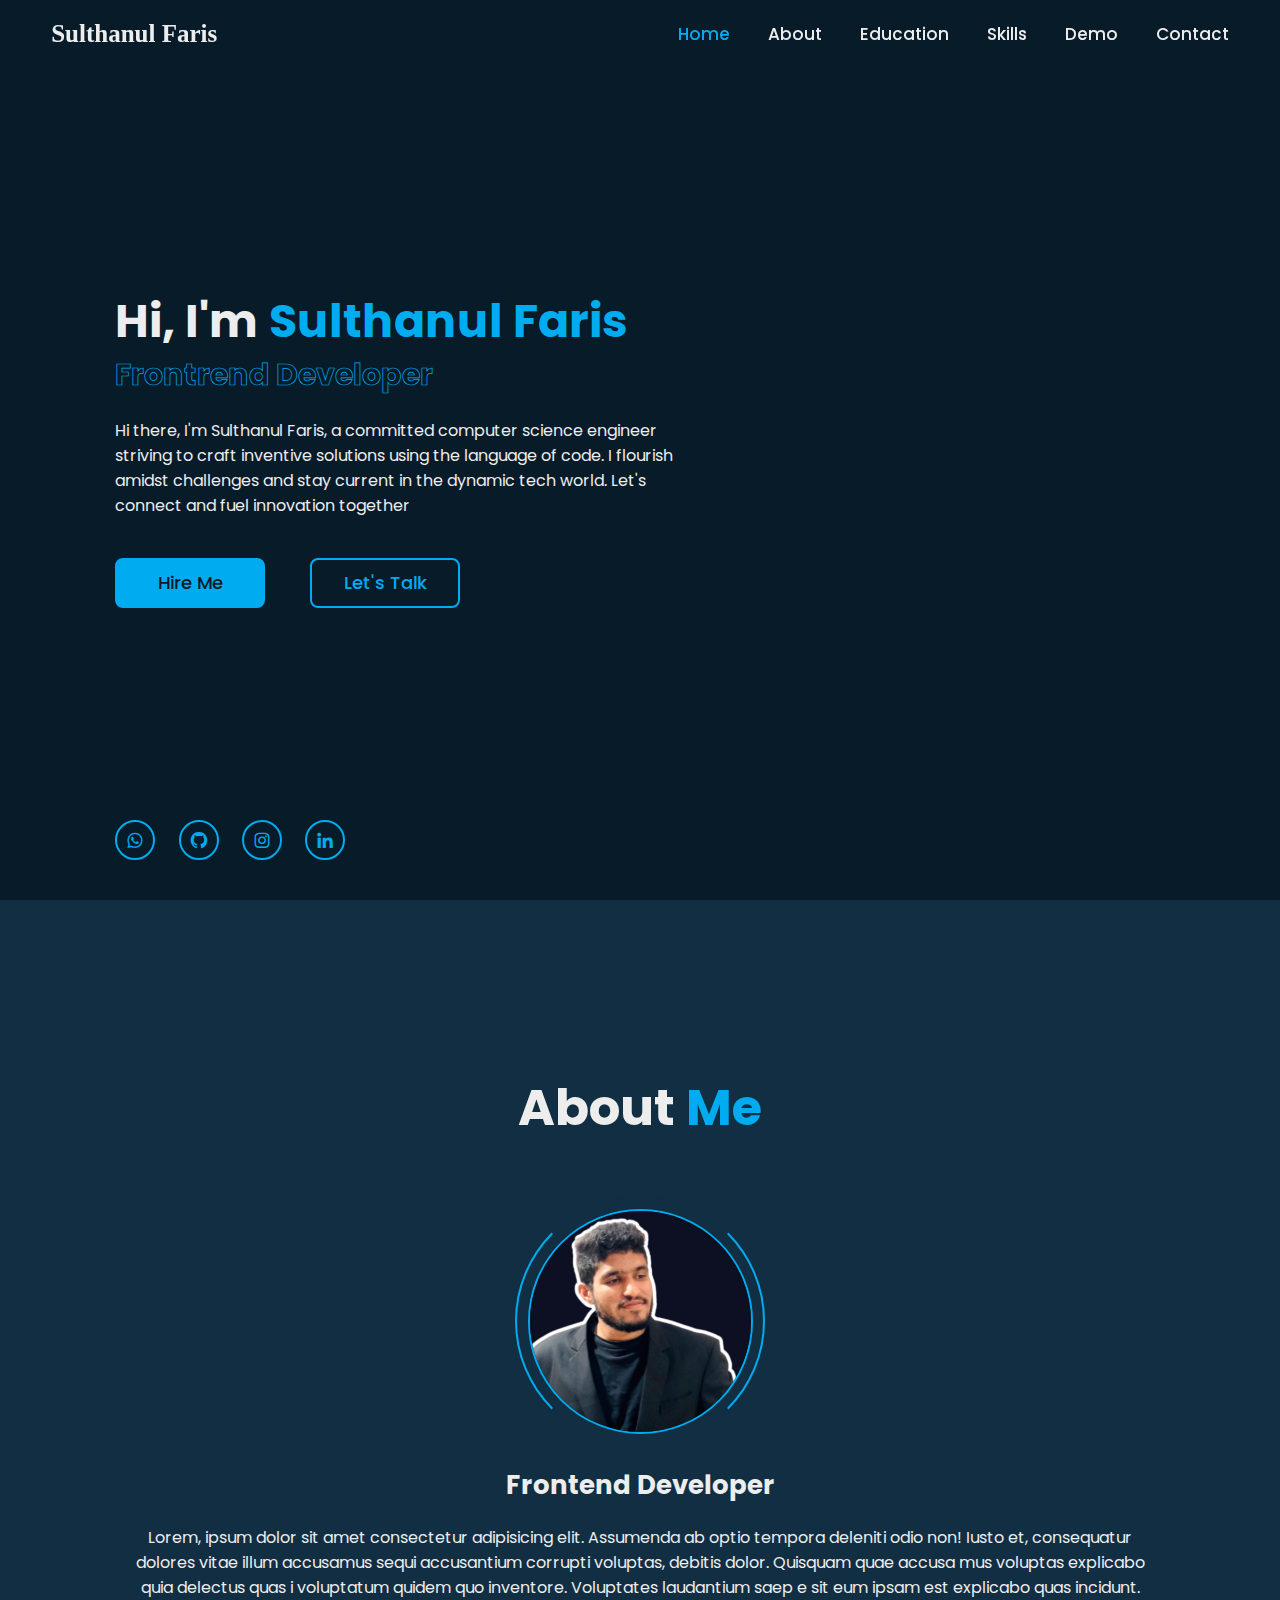
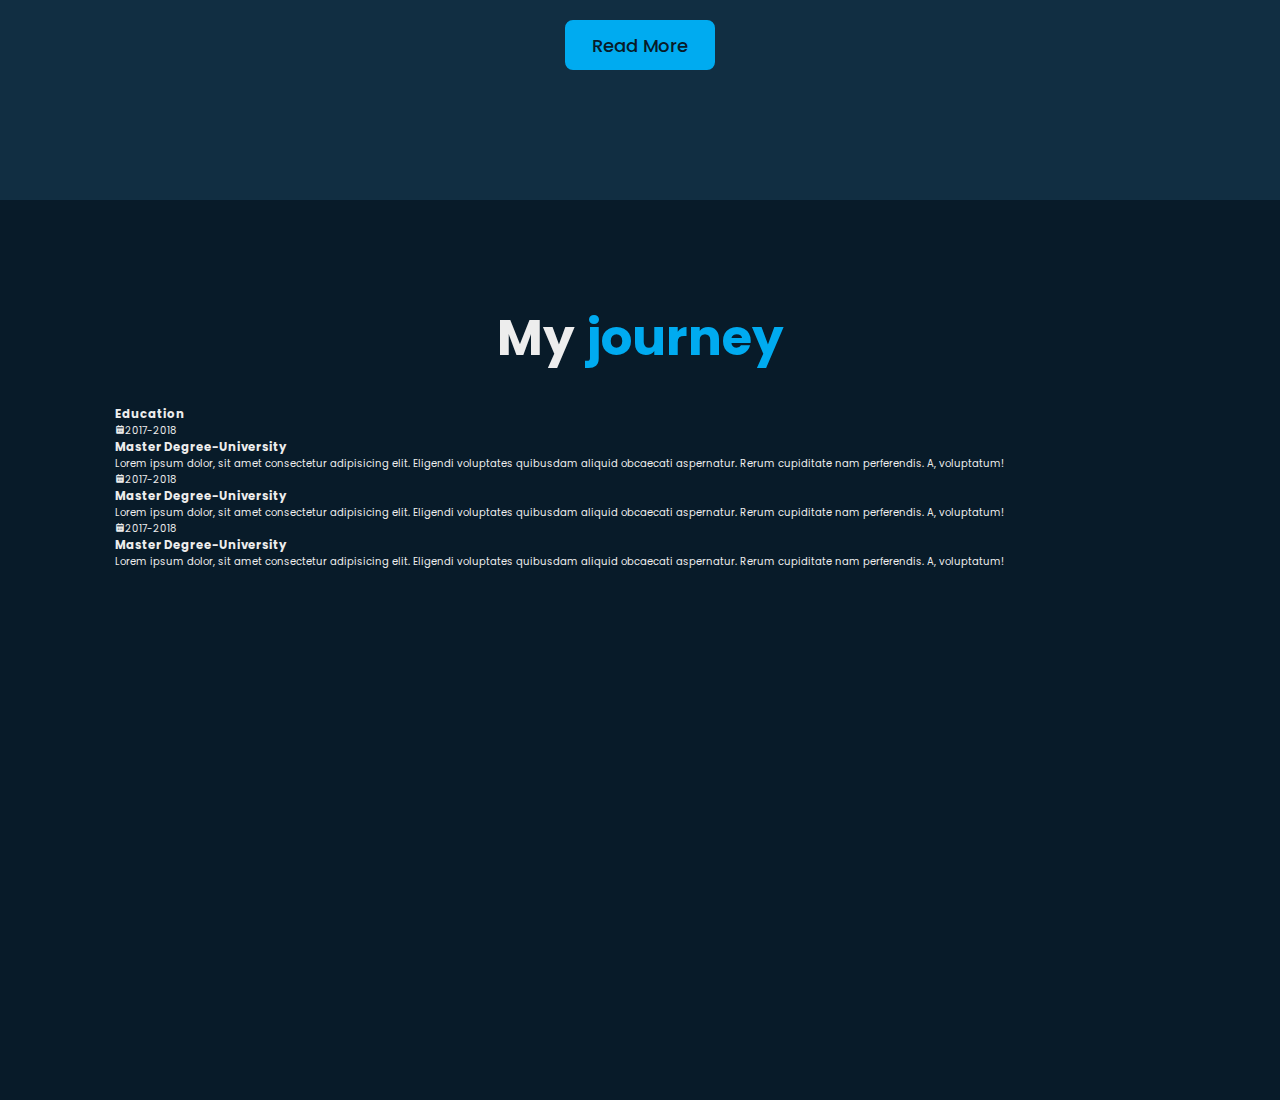
==== index.html @ ad809da4 "initial" ====
<!DOCTYPE html>
<html lang="en">
<head>
    <link rel="stylesheet" href="style.css">
    <meta http-equiv="X-UA-Compatible" content="initial-scale=1.0">
    <meta charset="UTF-8">
    <meta name="viewport" content="width=device-width, initial-scale=1.0">
    <title>Sulthanul Faris</title>

    <!-- -----------------------------icons----------------- -->
    <link href='https://unpkg.com/boxicons@2.1.4/css/boxicons.min.css' rel='stylesheet'>
</head>
<body>
    <header class="header">
        <a href="#" class="logo">Sulthanul Faris</a>
        
        <div class="bx bx-menu" id="menu-icon"></div>


        <nav class="navbar">
            <a href="#home" class="active">Home</a>
            <a href="#about">About</a>
            <a href="#Education">Education</a>
            <a href="#Skills">Skills</a>
            <a href="#Demo">Demo</a>
            <a href="#Contact">Contact</a>
        </nav>
    </header>

    <!-- HOME SECTION ----------------------- -->
    <section class="home" id="home">
        <div class="home-content">
            <h1>Hi, I'm <span>Sulthanul Faris</span></h1>
            <div class="text-animate">
                <h3>Frontrend Developer</h3>
            </div>
            <p>
                Hi there, I'm Sulthanul Faris, a committed computer science engineer striving to craft inventive solutions using the
                language of code. I flourish amidst challenges and stay current in the dynamic tech world. Let's connect and fuel
                innovation together

            </p>
            <div class="btn-box">
                <a href="#" class="btn">Hire Me</a>
                <a href="#" class="btn">Let's Talk</a>
            </div>
        </div>
        <div class="home-sci">
            <a href="#"><i class='bx bxl-whatsapp'></i></a>
            <a href="#"><i class='bx bxl-github'></i></a>
            <a href="#"><i class='bx bxl-instagram'></i></a>
            <a href="#"><i class='bx bxl-linkedin'></i></a>
        </div>
        <div class="home-imgHover"></div>
    </section>


    <!-- ABOUT SECTION ------------------------- -->
    <section class="about" id="about">
        <h2 class="heading">About <span>Me</span></h2>
        <div class="about-img">
            <img src="portfolio_logo.png" alt="">
            <span class="circle-spin"></span>
        </div>
        <div class="about-content">
            <h3>Frontend Developer</h3>
            <p>Lorem, ipsum dolor sit amet consectetur adipisicing elit. Assumenda ab optio tempora deleniti odio non!
                Iusto et, consequatur dolores vitae illum accusamus sequi accusantium corrupti voluptas, debitis dolor.
                Quisquam quae accusa
                mus voluptas explicabo quia delectus quas
                i voluptatum quidem quo inventore. Voluptates laudantium saep
                e sit eum ipsam est explicabo quas incidunt.</p>
            <div class="btn-box btns">
                <a href="#home" class="btn">Read More</a>
            </div>
    
    
        </div>
    </section>

    <!-- Education Section Design------------------- -->
    <section class="education" id="education">
        <h2 class="heading">My <span>journey</span></h2>
        <div class="education-row">
            <div class="education-column">
                <h3 class="title">Education</h3>
                <div class="education-box">
                    <div class="education-content">
                        <div class="content">
                            <div class="year"><i class='bx bxs-calendar'></i>2017-2018</div>
                            <h3>Master Degree-University</h3>
                            <p>Lorem ipsum dolor, sit amet consectetur adipisicing elit. Eligendi voluptates 
                                quibusdam aliquid obcaecati aspernatur. Rerum cupiditate nam perferendis. A, voluptatum!</p>
                        </div>
                    </div>

                    <div class="education-content">
                        <div class="content">
                            <div class="year"><i class='bx bxs-calendar'></i>2017-2018</div>
                            <h3>Master Degree-University</h3>
                            <p>Lorem ipsum dolor, sit amet consectetur adipisicing elit. Eligendi voluptates
                                quibusdam aliquid obcaecati aspernatur. Rerum cupiditate nam perferendis. A, voluptatum!</p>
                        </div>
                    </div>

                    <div class="education-content">
                        <div class="content">
                            <div class="year"><i class='bx bxs-calendar'></i>2017-2018</div>
                            <h3>Master Degree-University</h3>
                            <p>Lorem ipsum dolor, sit amet consectetur adipisicing elit. Eligendi voluptates
                                quibusdam aliquid obcaecati aspernatur. Rerum cupiditate nam perferendis. A, voluptatum!</p>
                        </div>
                    </div>
                </div>
            </div>
        </div>
    </section>
</body>
</html>
---- style.css ----
@import url('https://fonts.googleapis.com/css2?family=Poppins:ital,wght@0,400;0,500;0,600;1,500;1,600&family=Roboto:ital,wght@0,500;1,900&display=swap');


*{
    margin: 0;
    padding: 0;
    box-sizing: border-box;
    text-decoration: none;
    border: none;
    outline: none;
    scroll-behavior: smooth;
    font-family: 'poppins',sans-serif;
}

:root{
    --bg-color:#081b29;
    --second-bg-color: #112e42;
    --text-color:#ededed;
    --main-color:#00abf0;
}

html{
    font-size: 62.5%;
    /* overflow :hidden; */
}

body{
    background: var(--bg-color);
    color: var(--text-color);
}

.header{
    position: fixed;
    top: 0;
    left: 0;
    width: 100%;
    padding: 2rem 4%;
    background: transparent;
    display: flex;
    justify-content: space-between;
    align-items: center;
    z-index: 100;
    
    
}
.logo{
    font-size: 2.5rem;
    color: var(--text-color);
    font-weight: 600;
    font-family: 'Cedarville Cursive', cursive;
}

.navbar a{
    font-size: 1.7rem;
    color: var(--text-color);
    font-weight: 500;
    margin-left: 3.5rem;
    transition: .3s;
}
.navbar a:hover,
.navbar a.active{
    color: var(--main-color);
}
#menu-icon{
    font-size: 3.6rem;
    color: var(--text-color);
    cursor: pointer;
    display: none;
}

section{
    min-height: 100vh;
    padding: 10rem 9% 2rem;
}
.home{
    /* background: url('/portfolio_logo.png') no-repeat; */
    display: flex;
    align-items: center;
    padding: 0 9%;
    background-size: cover;
    background-position: center;
}
.home-content{
    max-width: 60rem;
}
.home-content h1{
    font-size: 4.6rem;
    font-weight: 700;
    line-height: 1.3;    
}
.home-content .text-animate{
    position: relative;
    width: 32.8rem;

}
.home-content .text-animate h3{
    font-size: 3.0rem;
    font-weight: 700;
    color: transparent;
    -webkit-text-stroke: .7px var(--main-color);

}
.home-content p{
    font-size: 1.6rem;
    margin: 2rem 0 4rem;
    
}
.btn-box{
    position: relative;
    display: flex;
    justify-content: space-between;
    width: 34.5rem;
    height: 5rem;
}
.btn-box .btn{
    position: relative;
    display: inline-flex;
    justify-content: center;
    align-items: center;
    width: 15rem;
    height: 100%;
    background: var(--main-color);
    border: .2rem solid var(--main-color);
    border-radius: .8rem;
    font-size: 1.8rem;
    font-weight: 500;
    color: var(--bg-color);
    z-index: 1;
    overflow: hidden;
    transition: .5s;
}
.btn-box .btn:hover{
    color: var(--main-color);
}
.btn-box .btn:nth-child(2){
    background: transparent;
    color: var(--main-color);
}
.btn-box .btn:nth-child(2):hover{
    color: var(--bg-color);
}
.btn-box .btn:nth-child(2)::before{
    background: var(--main-color);
}
.btn-box .btn::before{
    content: '';
    position: absolute;
    top: 0;
    left: 0;
    width: 0%;
    background: var(--bg-color);
    z-index: -1;
    height: 100%;
    transition: .5s;

}
.btn-box .btn:hover::before{
    width: 100%;
}
.home-sci{
    position: absolute;
    bottom: 4rem;
    width: 230px;
    display: flex;
    justify-content: space-between;

}
.home-sci a{
    position: relative;
    display: inline-flex;
    justify-content: center;
    align-items: center;
    width: 40px;
    height: 40px;
    background: transparent;
    border: .2rem solid var(--main-color);
    border-radius: 50%;
    font-size: 20px;
    color: var(--main-color);
    z-index: 1;
    overflow: hidden;
    transition: .5s;
    
} 
.home-sci a:hover{
    color: var(--bg-color);
}
.home-sci a::before{
    content: '';
    position: absolute;
    width:0;
    top: 0;
    left: 0;
    height: 100%;
    background: var(--main-color);
    transition: .5s;
    z-index: -1;
}
.home-sci a:hover::before {
    width: 100%;
}
.home-imgHover{
    position: absolute;
    top: 0;
    right: 0;
    width: 40%;
    height: 100%;
    background: transparent;
   
    transition: .3s;
}
.home-imgHover:hover{
    background:var(--bg-color) ;
    opacity: .8;
}


/* -----------------------ABOUT PAGE---------------------------------- */
.about{
    display: flex;
    justify-content: center;
    align-items: center;
    flex-direction: column;
    gap: 2rem;
    background: var(--second-bg-color);
    padding-bottom: 6rem;
}

.heading{
    font-size: 5rem;
    margin-bottom: 3rem;
    text-align: center;
}
span{
    color: var(--main-color);
}
.about-img{
    position: relative;
    width: 25rem;
    height: 25rem;
    border-radius: 50%;
    display: flex;
    justify-content: center;
    align-items: center;
    

}
.about-img img{
    width: 90%;
    border-radius: 50%;
    border: .2rem solid var(--main-color);
}
.about-img .circle-spin{
    position: absolute;
    top: 50%;
    left: 50%;
    transform: translate(-50%,-50%) rotate(0);
    width: 100%;
    height: 100%;
    border-radius: 50%;
    border-top: .2rem solid var(--second-bg-color);
    border-bottom: .2rem solid var(--second-bg-color);
    border-left: .2rem solid var(--main-color);
    border-right: .2rem solid var(--main-color);

}
.about-content{
    text-align: center;
}
.about-content h3{
    font-size: 2.6rem;
}
.about-content p{
    font-size: 1.6rem;
    margin: 2rem;
}
.btn-box.btns{
    display: inline-block;
    width: 15rem;
}    
.btn-box.btns a::before{
    background: var(--second-bg-color);
}
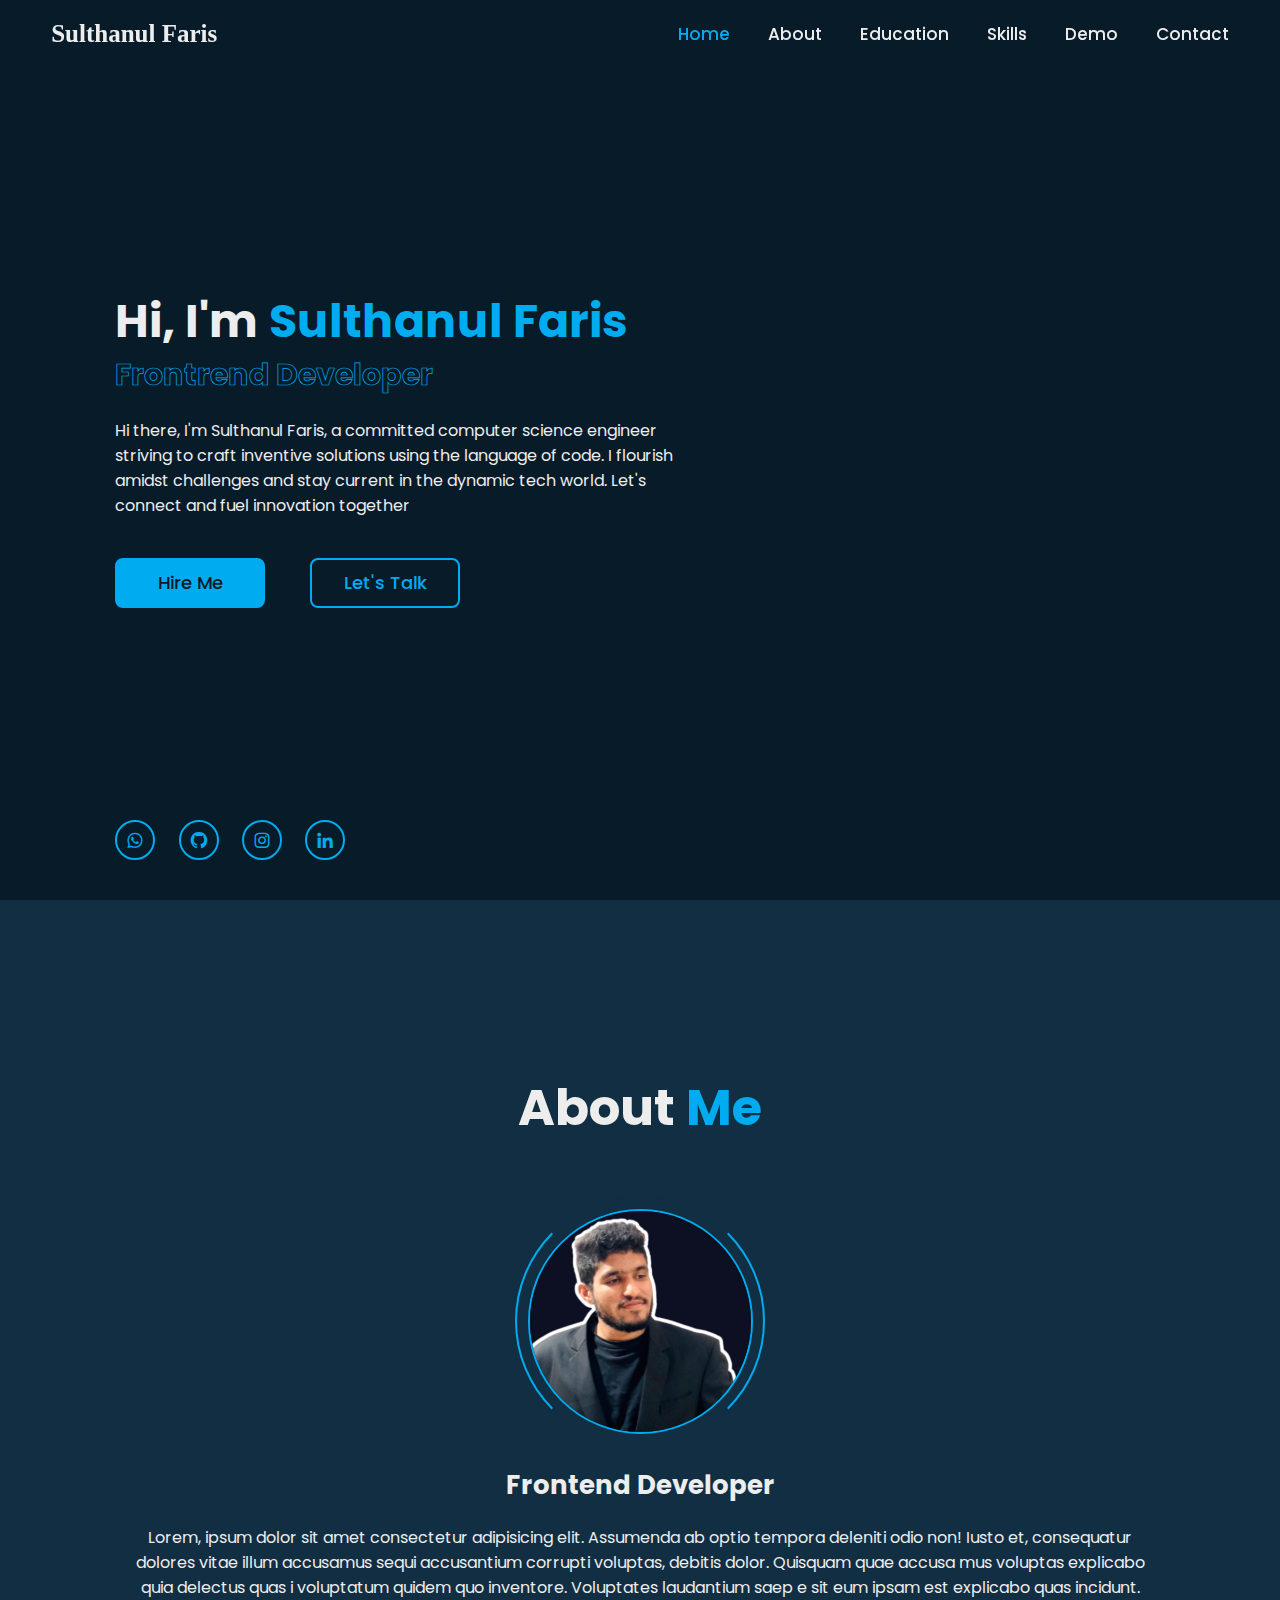
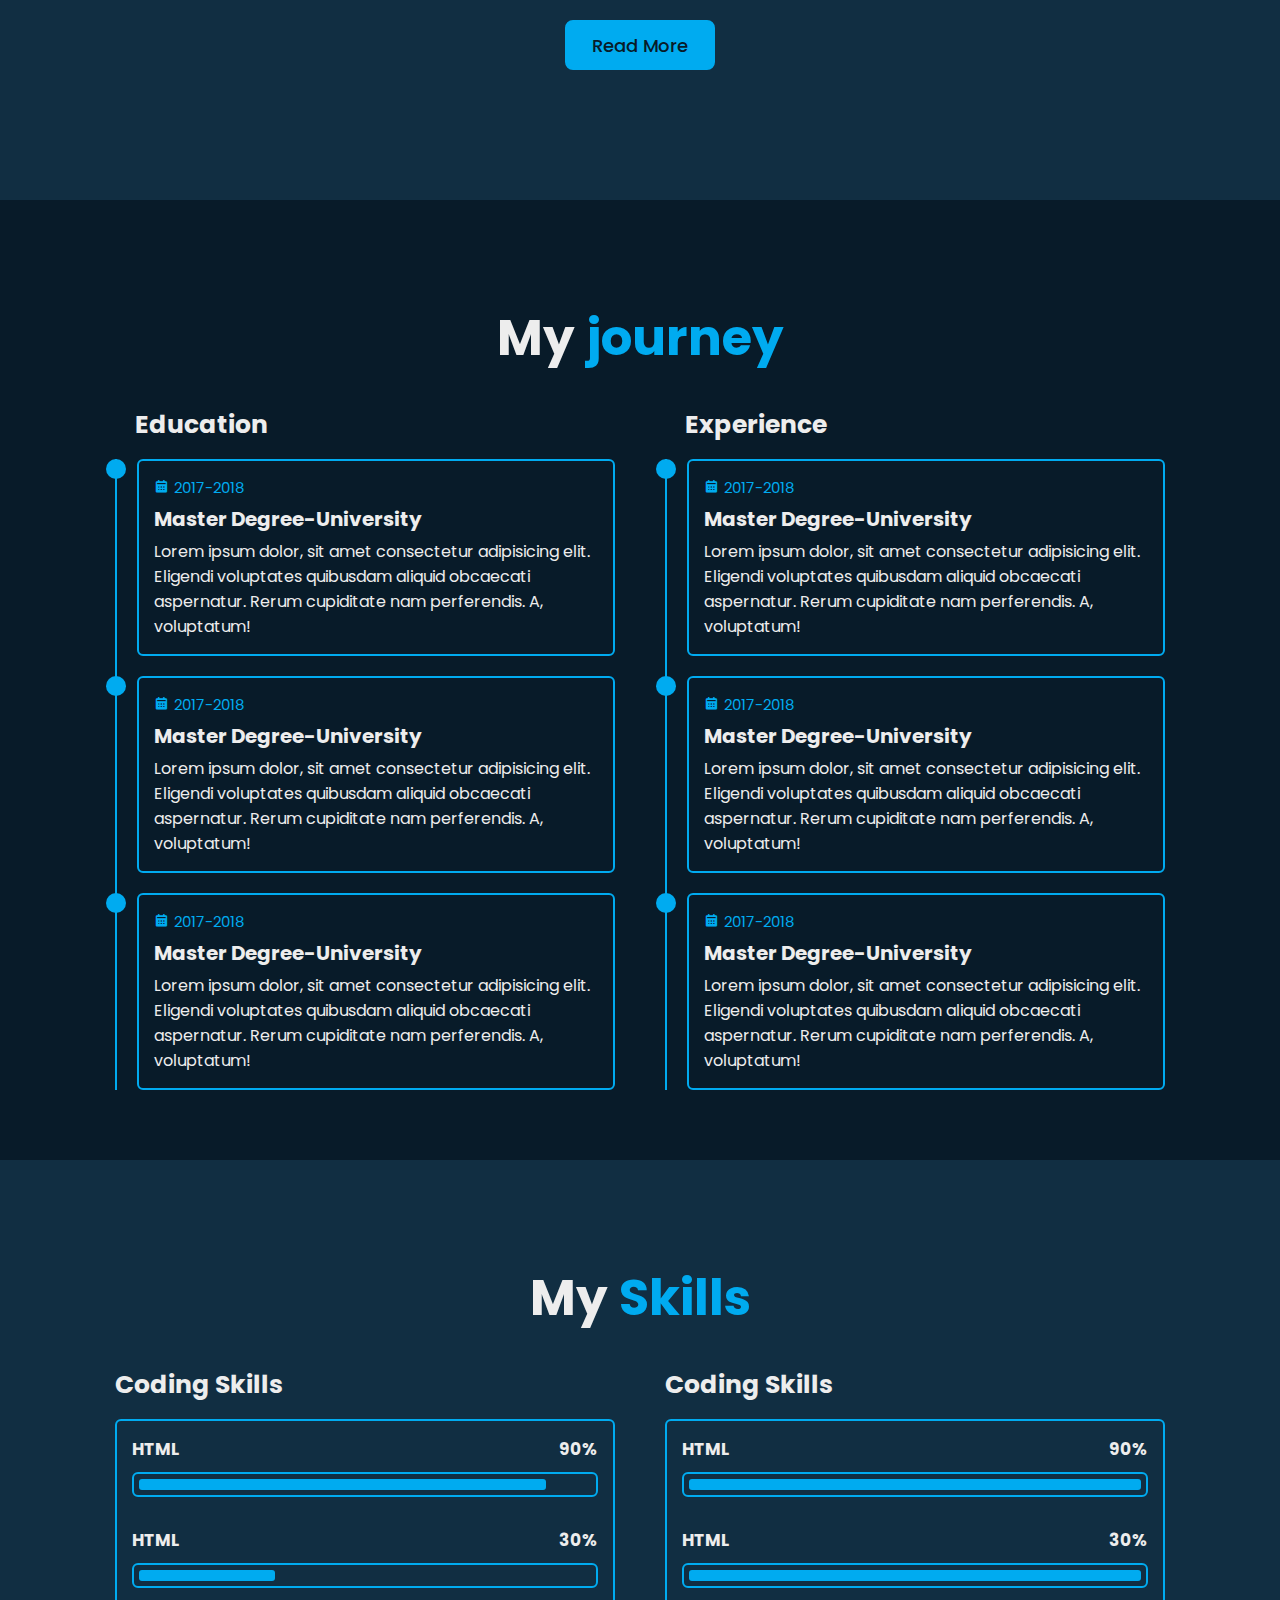
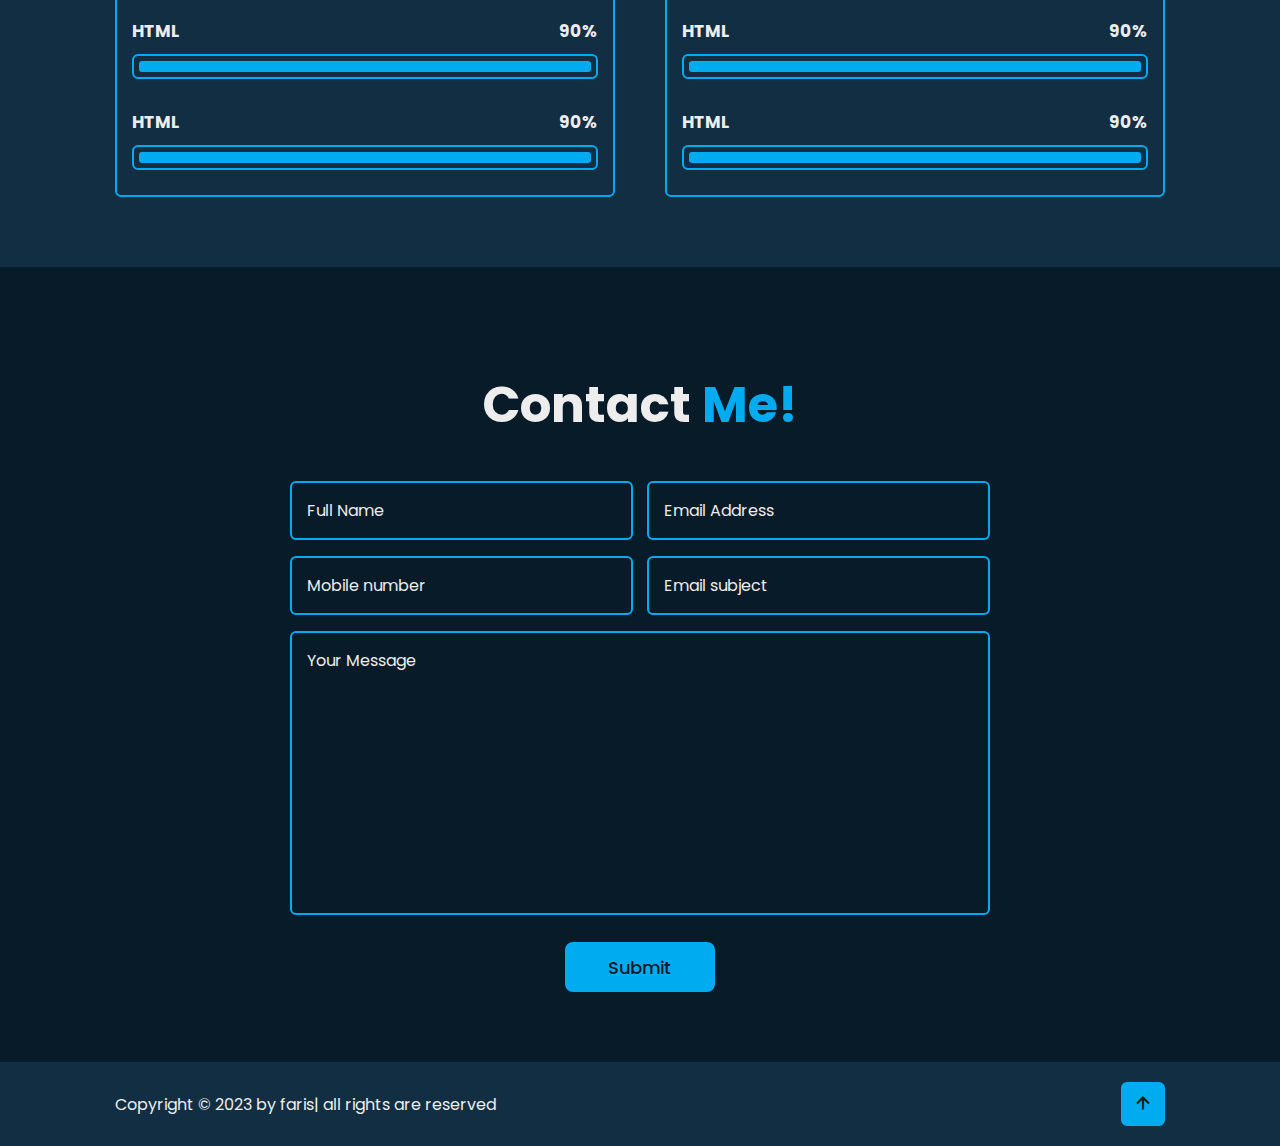
==== commit e60fe47d: "edited" ====
--- a/index.html
+++ b/index.html
@@ -20,7 +20,7 @@
         <nav class="navbar">
             <a href="#home" class="active">Home</a>
             <a href="#about">About</a>
-            <a href="#Education">Education</a>
+            <a href="#education">Education</a>
             <a href="#Skills">Skills</a>
             <a href="#Demo">Demo</a>
             <a href="#Contact">Contact</a>
@@ -113,7 +113,143 @@
                     </div>
                 </div>
             </div>
-        </div>
-    </section>
+
+
+            <div class="education-column">
+                <h3 class="title">Experience</h3>
+                <div class="education-box">
+                    <div class="education-content">
+                        <div class="content">
+                            <div class="year"><i class='bx bxs-calendar'></i>2017-2018</div>
+                            <h3>Master Degree-University</h3>
+                            <p>Lorem ipsum dolor, sit amet consectetur adipisicing elit. Eligendi voluptates
+                                quibusdam aliquid obcaecati aspernatur. Rerum cupiditate nam perferendis. A, voluptatum!</p>
+                        </div>
+                    </div>
+            
+                    <div class="education-content">
+                        <div class="content">
+                            <div class="year"><i class='bx bxs-calendar'></i>2017-2018</div>
+                            <h3>Master Degree-University</h3>
+                            <p>Lorem ipsum dolor, sit amet consectetur adipisicing elit. Eligendi voluptates
+                                quibusdam aliquid obcaecati aspernatur. Rerum cupiditate nam perferendis. A, voluptatum!</p>
+                        </div>
+                    </div>
+            
+                    <div class="education-content">
+                        <div class="content">
+                            <div class="year"><i class='bx bxs-calendar'></i>2017-2018</div>
+                            <h3>Master Degree-University</h3>
+                            <p>Lorem ipsum dolor, sit amet consectetur adipisicing elit. Eligendi voluptates
+                                quibusdam aliquid obcaecati aspernatur. Rerum cupiditate nam perferendis. A, voluptatum!</p>
+                        </div>
+                    </div>
+                </div>
+            </div>
+
+
+            
+        </div>
+    </section>
+
+
+    <!-- Skills section------------------ -->
+    <section class="skills" id="skills">
+        <h2 class="heading">My <span>Skills</span></h2>
+        <div class="skills-row">
+            <div class="skills-column">
+                <h3 class="title">Coding Skills</h3>
+                <div class="skills-box">
+                    <div class="skills-content">
+                        <div class="progress">
+                            <h3>HTML <span>90%</span></h3>
+                            <div class="bar"><span></span></div>
+                        </div>
+                        <div class="progress">
+                            <h3>HTML <span>30%</span></h3>
+                            <div class="bar"><span></span></div>
+                        </div>
+                        <div class="progress">
+                            <h3>HTML <span>90%</span></h3>
+                            <div class="bar"><span></span></div>
+                        </div>
+                        <div class="progress">
+                            <h3>HTML <span>90%</span></h3>
+                            <div class="bar"><span></span></div>
+                        </div>
+                    </div>
+                </div>
+            </div>
+
+            <div class="skills-column">
+                <h3 class="title">Coding Skills</h3>
+                <div class="skills-box">
+                    <div class="skills-content">
+                        <div class="progress">
+                            <h3>HTML <span>90%</span></h3>
+                            <div class="bar"><span></span></div>
+                        </div>
+                        <div class="progress">
+                            <h3>HTML <span>30%</span></h3>
+                            <div class="bar"><span></span></div>
+                        </div>
+                        <div class="progress">
+                            <h3>HTML <span>90%</span></h3>
+                            <div class="bar"><span></span></div>
+                        </div>
+                        <div class="progress">
+                            <h3>HTML <span>90%</span></h3>
+                            <div class="bar"><span></span></div>
+                        </div>
+                    </div>
+                </div>
+            </div>
+        </div>
+    </section>
+
+    <!-- CONTACT SECTION-----------------/ -->
+
+    <section class="contact" id="contact">
+        <h2 class="heading">Contact <span>Me!</span></h2>
+        <form action="#">
+            <div class="input-box">
+                <div class="input-field">
+                    <input type="text" placeholder="Full Name" required>
+                    <span class="focus"></span>
+                </div>
+                <div class="input-field">
+                    <input type="text" placeholder="Email Address" required>
+                    <span class="focus"></span>
+                </div>
+            </div>
+
+            <div class="input-box">
+                <div class="input-field">
+                    <input type="number" placeholder="Mobile number" required>
+                    <span class="focus"></span>
+                </div>
+                <div class="input-field">
+                    <input type="text" placeholder="Email subject" required>
+                    <span class="focus"></span>
+                </div>
+            </div>
+            <div class="textarea-field">
+                <textarea name="" id="" cols="30" rows="10" placeholder="Your Message" required></textarea>
+                <span class="focus"></span>
+            </div>
+            <div class="btn-box btns">
+                <button type="submit" class="btn">Submit</button>
+            </div>
+        </form>
+    </section>
+
+    <footer class="footer">
+        <div class="footer-text">
+            <p>Copyright &copy; 2023 by faris| all rights are reserved</p>
+        </div>
+        <div class="footer-iconTop">
+            <a href="#"><i class='bx bx-up-arrow-alt'></i></a>
+        </div>
+    </footer>
 </body>
 </html>--- a/style.css
+++ b/style.css
@@ -280,4 +280,266 @@
 }    
 .btn-box.btns a::before{
     background: var(--second-bg-color);
+}
+.education{
+    display: flex;
+    justify-content: center;
+    align-items: center;
+    flex-direction: column;
+    min-height: auto;
+    padding-bottom: 5REM;
+
+}
+.education .education-row{
+    display: flex;
+    flex-wrap: wrap;
+    gap: 5rem;
+
+}
+.education-row .education-column{
+    flex: 1 1 40rem;
+}
+.education-column .title{
+    font-size: 2.5rem;
+    margin: 0 0 1.5rem 2rem;
+}
+.education-column .education-box{
+    border-left: .2rem solid var(--main-color);
+}
+ .education-box .education-content{
+    position: relative;
+    padding-left: 2rem;
+ }   
+ .education-box .education-content::before {
+    content: '';
+    position: absolute;
+    top: 0;
+    left: -1.1rem;
+    width: 2rem;
+    height: 2rem;
+    background: var(--main-color);
+    border-radius: 50%;
+    
+ }
+.education-content .content{
+    position: relative;
+    padding: 1.5rem;
+    border: .2rem solid var(--main-color);
+    border-radius: .6rem;
+    margin-bottom: 2rem;
+}
+.education-content .content::before{
+    content: '';
+    position: absolute;
+    top: 0;
+    left: 0;
+    width: 0;
+    height: 100%;
+    background: var(--second-bg-color);
+    overflow: hidden;
+    z-index: -1;
+    transition: .5s;
+    
+}
+.education-content .content:hover::before {
+    width: 100%;
+}
+.education-content .content .year{
+    font-size: 1.5rem;
+    color: var(--main-color);
+    padding-bottom: .5rem;
+}
+.education-content .content .year i{
+    padding-right: .5rem;
+}
+.education-content .content h3 {
+    font-size: 2rem;
+}
+.education-content .content p{
+    font-size: 1.6rem;
+    padding-top: .5rem;
+}
+
+
+
+
+.skills{
+    min-height: auto;
+    padding-bottom: 7rem;
+    background: var(--second-bg-color);
+}
+.skills .skills-row{
+    display: flex;
+    flex-wrap: wrap;
+    gap: 5rem;
+}
+.skills-row .skills-column{
+    flex: 1 1 40rem;
+}
+.skills-column .title{
+    font-size: 2.5rem;
+    margin: 0 0 1.5rem;
+}
+.skills-box .skills-content{
+    position: relative;
+    border: .2rem solid  var(--main-color);
+    border-radius: .6rem;
+    padding: .5rem 1.5rem;
+    z-index: 1;
+    overflow: hidden;
+}
+.skills-box .skills-content ::before{
+    content: '';
+    position: absolute;
+    top: 0;
+    left: 0;
+    width: 0;
+    height: 100%;
+    background: var(--bg-color);
+    z-index: -1;
+    transition: .5s;
+}
+.skills-box .skills-content :hover::before {
+    width: 100%;
+}
+.skills-content .progress{
+    padding: 1rem 0;
+}
+.skills-content .progress h3{
+    display:flex ;
+    font-size: 1.7rem;
+    justify-content: space-between;
+}
+.skills-content .progress h3 span{
+    color: var(--text-color);
+}
+.skills-content .progress .bar{
+    height: 2.5rem;
+    border-radius: .6rem;
+    border: .2rem solid var(--main-color);
+    padding: .5rem;
+    margin: 1rem 0;
+}
+.skills-content .progress .bar span{
+    display: block;
+    height: 100%;
+    border-radius: .3rem;
+    background: var(--main-color);
+}
+.skills-column:nth-child(1) .skills-content .progress:nth-child(1) .bar span{
+    width: 90%;
+}
+.skills-column:nth-child(1) .skills-content .progress:nth-child(2) .bar span {
+    width: 30%;
+}
+.contact{
+    min-height: auto;
+    padding-bottom: 7rem;
+}
+.contact form{
+    max-width: 70rem;
+    margin: 0 auto;
+    text-align: center;
+}
+.contact form .input-box{
+    position: relative;
+    display:flex;
+    justify-content: space-between;
+    flex-wrap: wrap;
+}
+.contact form .input-box .input-field{
+    position: relative;
+    width: 49%;
+    margin: .8rem 0;
+}
+.contact form .input-box .input-field input,
+.contact form .textarea-field textarea{
+    width: 100%;
+    height: 100%;
+    padding: 1.5rem;
+    font-size: 1.6rem;
+    color: var(--text-color);
+    background: transparent;
+    border-radius: .6rem;
+    border: .2rem solid var(--main-color);
+}
+.contact form .input-box .input-field input::placeholder,
+.contact form .textarea-field textarea::placeholder{
+    color: var(--text-color);
+}
+.contact form .focus{
+    position: absolute;
+    top: 0;
+    left: 0;
+    width: 0;
+    height: 100%;
+    background: var(--second-bg-color);
+    /* overflow: hidden; */
+    z-index: -1;
+    transition: .5s;
+
+}
+.contact form .input-box .input-field input:focus~.focus,
+.contact form .input-box .input-field input:valid~.focus,
+.contact form .textarea-field textarea:focus~.focus,
+.contact form .textarea-field textarea:valid~.focus{
+    width: 100%;
+}
+.contact form .textarea-field{
+    position: relative;
+    margin: .8rem 0 2.7rem;
+    display: flex;
+}
+.contact form .textarea-field textarea{
+    resize: none;
+}
+.contact form .btn-box.btns .btn{
+    cursor: pointer;
+}
+.footer{
+    display: flex;
+    justify-content: space-between;
+    align-items: center;
+    flex-wrap: wrap;
+    padding: 2rem 9%;
+    background: var(--second-bg-color);
+}
+.footer-text p{
+    font-size: 1.6rem;
+
+}
+.footer-iconTop a{
+    position: relative;
+    display: inline-flex;
+    justify-content: center;
+    align-items: center;
+    padding: .8rem;
+    background: var(--main-color);
+    border: .2rem solid var(--main-color);
+    border-radius: .6rem;
+    z-index: 1;
+    overflow: hidden;
+
+}
+.footer-iconTop a::before{
+    content: '';
+    position: absolute;
+    top: 0;
+    left: 0;
+    width: 0;
+    height: 100%;
+    background: var(--second-bg-color);
+    z-index: -1;
+    transition: .5s;
+}
+.footer-iconTop a:hover::before{
+    width: 100%;
+} 
+.footer-iconTop a i{
+    font-size: 2.4rem;
+    color: var(--bg-color);
+    transition: .5s;
+}
+.footer-iconTop a:hover i{
+    color: var(--main-color);
 }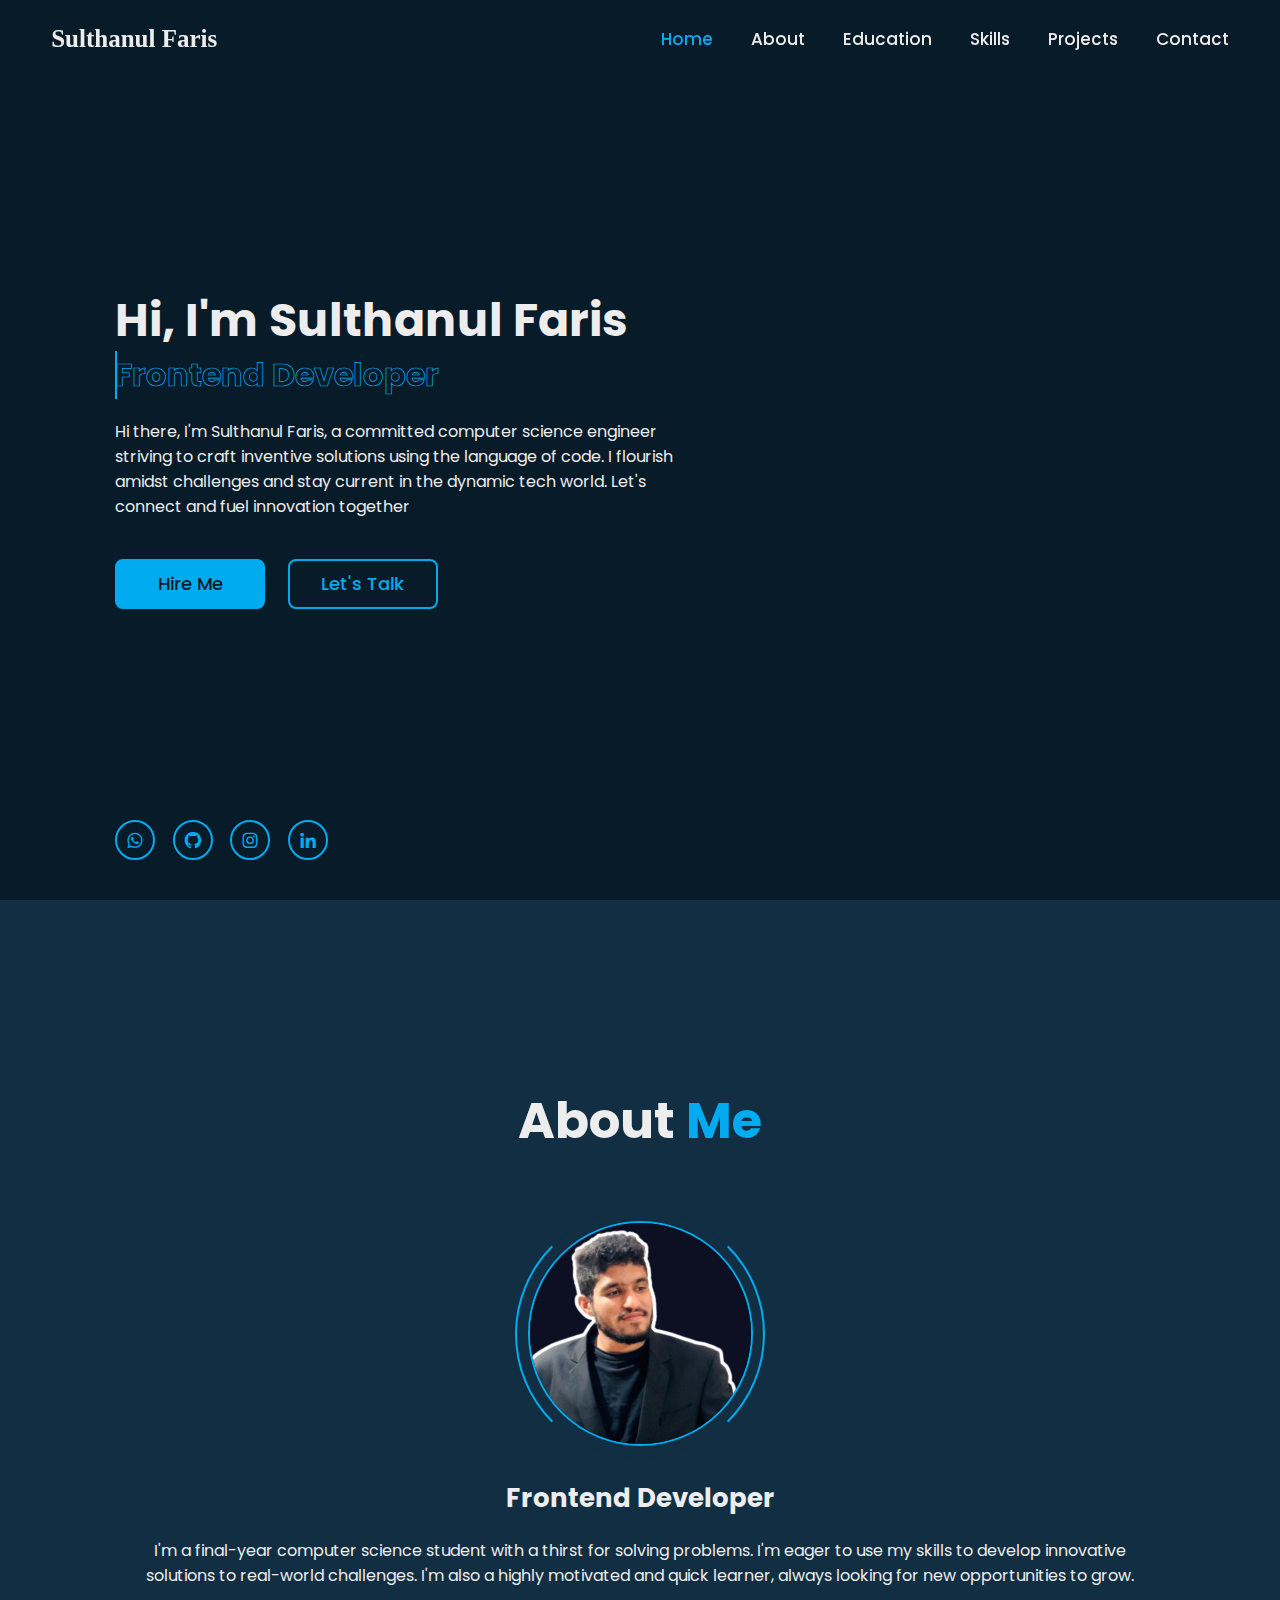
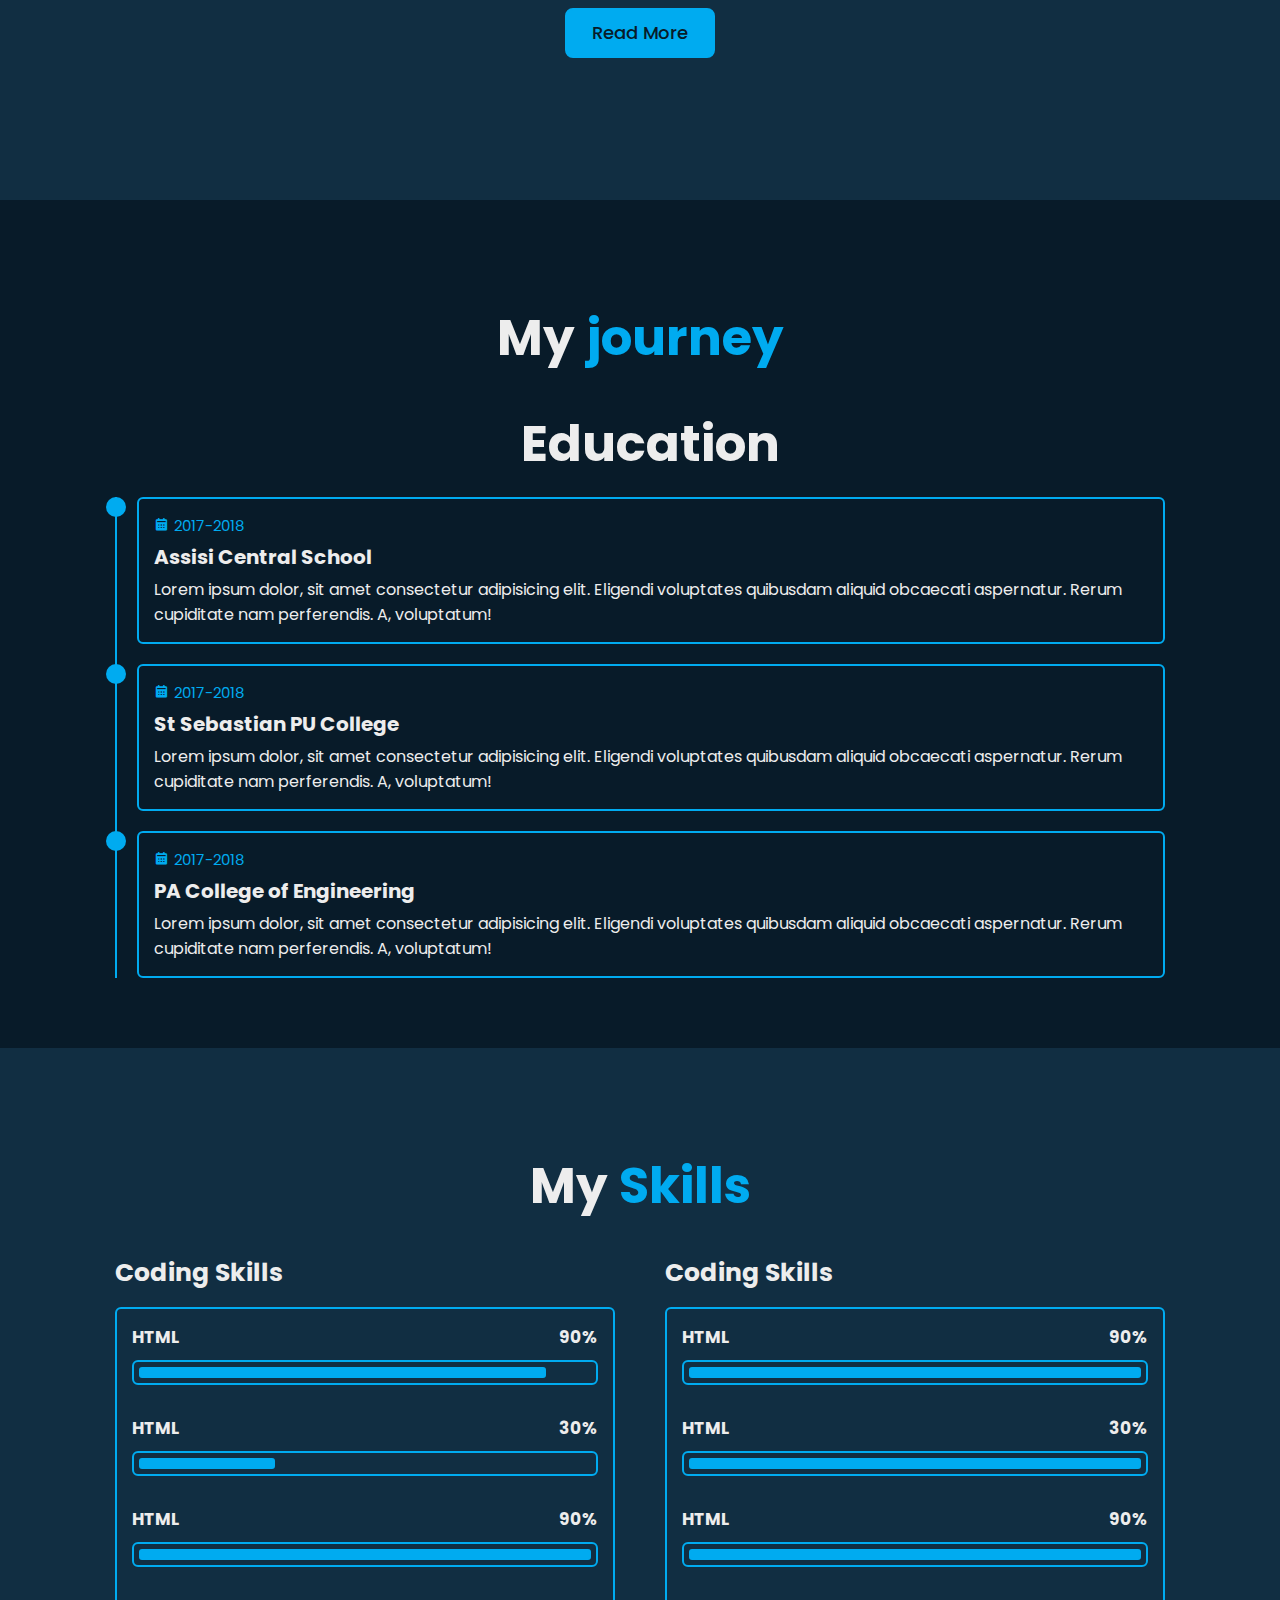
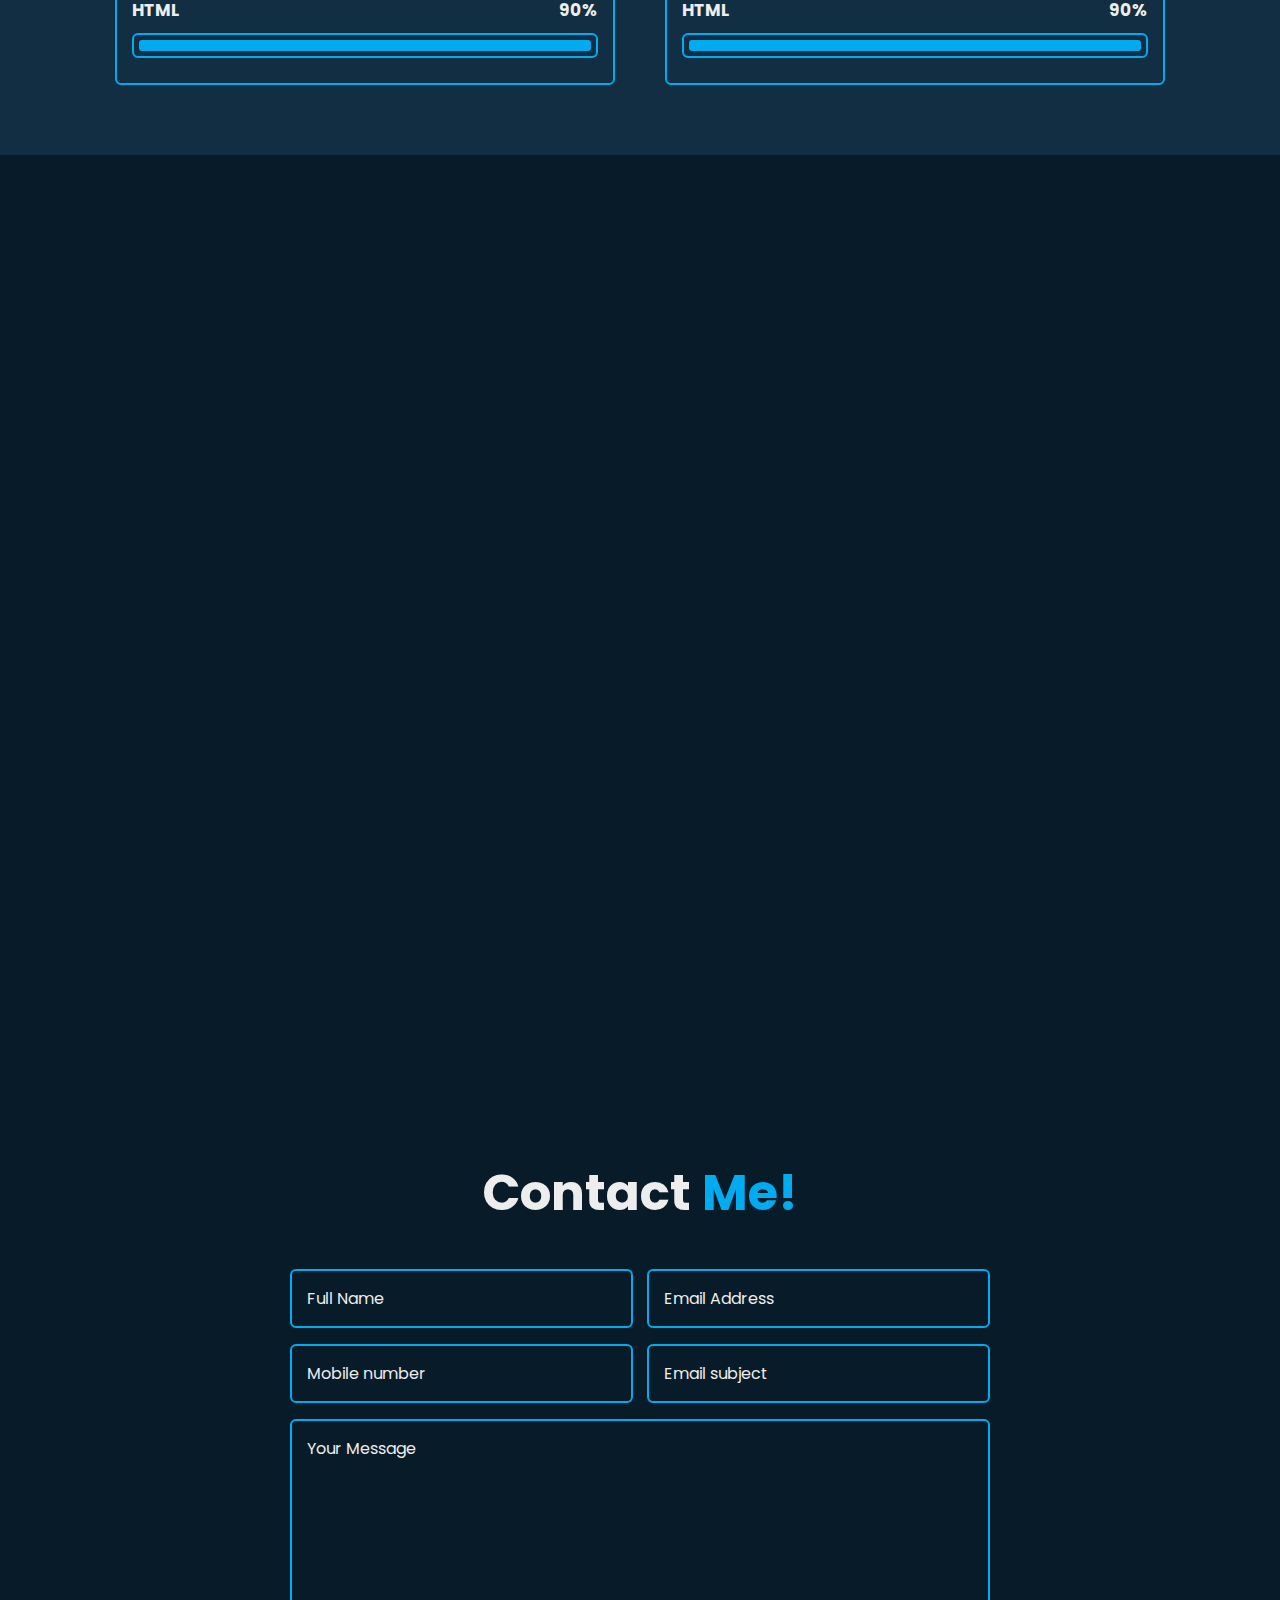
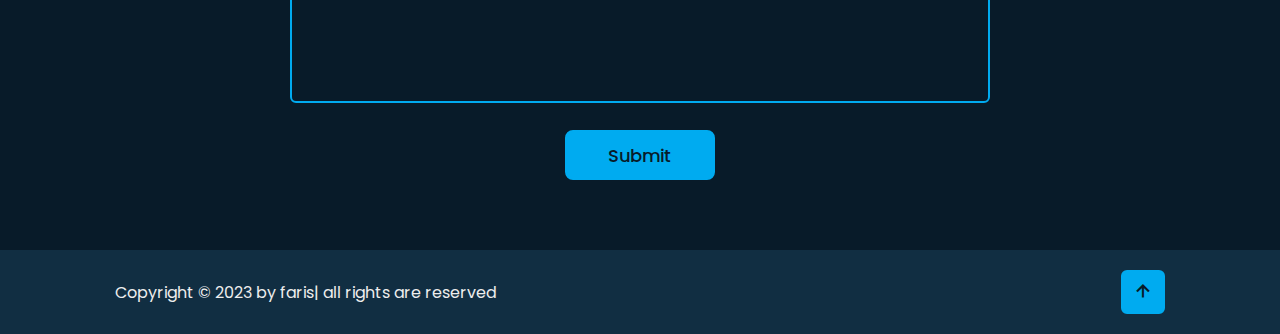
==== commit 47d3c14c: "project section" ====
--- a/index.html
+++ b/index.html
@@ -12,37 +12,43 @@
 </head>
 <body>
     <header class="header">
-        <a href="#" class="logo">Sulthanul Faris</a>
+        <a href="#" class="logo">Sulthanul Faris <Span class="animate" style="--i:1;"></Span></a>
         
-        <div class="bx bx-menu" id="menu-icon"></div>
+        <div class="bx bx-menu" id="menu-icon"><Span class="animate" style="--i:2;"></Span></div>
 
 
         <nav class="navbar">
             <a href="#home" class="active">Home</a>
             <a href="#about">About</a>
             <a href="#education">Education</a>
-            <a href="#Skills">Skills</a>
-            <a href="#Demo">Demo</a>
-            <a href="#Contact">Contact</a>
+            <a href="#skills">Skills</a>
+            <a href="/Responsive Card Slider/index.html">Projects</a>
+            <a href="#contact">Contact</a>
+
+            
+            <span class="active-nav"></span>
+            <Span class="animate" style="--i:2;"></Span>
         </nav>
     </header>
 
     <!-- HOME SECTION ----------------------- -->
-    <section class="home" id="home">
+    <section class="home show-animate" id="home">
         <div class="home-content">
-            <h1>Hi, I'm <span>Sulthanul Faris</span></h1>
+            <h1>Hi, I'm <span>Sulthanul Faris</span><Span class="animate" style="--i:2;"></Span></h1>
             <div class="text-animate">
-                <h3>Frontrend Developer</h3>
+                <h3>Frontend Developer</h3>
+                <Span class="animate" style="--i:3;"></Span>
             </div>
             <p>
                 Hi there, I'm Sulthanul Faris, a committed computer science engineer striving to craft inventive solutions using the
                 language of code. I flourish amidst challenges and stay current in the dynamic tech world. Let's connect and fuel
                 innovation together
-
+                <Span class="animate" style="--i:4;"></Span>
             </p>
             <div class="btn-box">
-                <a href="#" class="btn">Hire Me</a>
-                <a href="#" class="btn">Let's Talk</a>
+                <a href="/Resume.pdf" target="_blank" class="btn">Hire Me</a>
+                <a href="tel:+917619443297" class="btn">Let's Talk</a>
+                <Span class="animate" style="--i:5;"></Span>
             </div>
         </div>
         <div class="home-sci">
@@ -50,6 +56,7 @@
             <a href="#"><i class='bx bxl-github'></i></a>
             <a href="#"><i class='bx bxl-instagram'></i></a>
             <a href="#"><i class='bx bxl-linkedin'></i></a>
+            <Span class="animate" style="--i:6;"></Span>
         </div>
         <div class="home-imgHover"></div>
     </section>
@@ -57,21 +64,28 @@
 
     <!-- ABOUT SECTION ------------------------- -->
     <section class="about" id="about">
-        <h2 class="heading">About <span>Me</span></h2>
+        <h2 class="heading">About <span>Me</span><Span class="animate scroll" style="--i:6;"></Span></h2>
         <div class="about-img">
             <img src="portfolio_logo.png" alt="">
             <span class="circle-spin"></span>
         </div>
         <div class="about-content">
             <h3>Frontend Developer</h3>
-            <p>Lorem, ipsum dolor sit amet consectetur adipisicing elit. Assumenda ab optio tempora deleniti odio non!
-                Iusto et, consequatur dolores vitae illum accusamus sequi accusantium corrupti voluptas, debitis dolor.
-                Quisquam quae accusa
-                mus voluptas explicabo quia delectus quas
-                i voluptatum quidem quo inventore. Voluptates laudantium saep
-                e sit eum ipsam est explicabo quas incidunt.</p>
+            <p>I'm a final-year computer science student with a thirst for solving problems. I'm eager to use my skills to develop
+            innovative solutions to real-world challenges. I'm also a highly motivated and quick learner, always looking for new
+            opportunities to grow.</p>
+            <p class="more-text" style="display: none;">In addition to my coursework, I'm also passionate about competitive programming problem solving. I've participated in
+            several hackathons  for my innovative solutions.
+            
+            Outside of computer science, I'm also interested in studying other subjects, such as mathematics, physics, and
+            philosophy. I believe that having a broad knowledge base is essential for developing innovative solutions to complex
+            problems.
+            <br>
+            <br>
+            I'm excited to use my skills and knowledge to make a positive impact on the world. I'm looking for opportunities to work
+            on challenging projects and collaborate with other talented people.</p>
             <div class="btn-box btns">
-                <a href="#home" class="btn">Read More</a>
+                <a href="#home" class="btn read-more-button" type="button" >Read More</a>
             </div>
     
     
@@ -83,12 +97,12 @@
         <h2 class="heading">My <span>journey</span></h2>
         <div class="education-row">
             <div class="education-column">
-                <h3 class="title">Education</h3>
+                <h3 class="title" style="text-align: center;font-size:50px">Education</h3>
                 <div class="education-box">
                     <div class="education-content">
                         <div class="content">
                             <div class="year"><i class='bx bxs-calendar'></i>2017-2018</div>
-                            <h3>Master Degree-University</h3>
+                            <h3>Assisi Central School</h3>
                             <p>Lorem ipsum dolor, sit amet consectetur adipisicing elit. Eligendi voluptates 
                                 quibusdam aliquid obcaecati aspernatur. Rerum cupiditate nam perferendis. A, voluptatum!</p>
                         </div>
@@ -97,25 +111,25 @@
                     <div class="education-content">
                         <div class="content">
                             <div class="year"><i class='bx bxs-calendar'></i>2017-2018</div>
-                            <h3>Master Degree-University</h3>
-                            <p>Lorem ipsum dolor, sit amet consectetur adipisicing elit. Eligendi voluptates
-                                quibusdam aliquid obcaecati aspernatur. Rerum cupiditate nam perferendis. A, voluptatum!</p>
-                        </div>
-                    </div>
-
-                    <div class="education-content">
-                        <div class="content">
-                            <div class="year"><i class='bx bxs-calendar'></i>2017-2018</div>
-                            <h3>Master Degree-University</h3>
-                            <p>Lorem ipsum dolor, sit amet consectetur adipisicing elit. Eligendi voluptates
-                                quibusdam aliquid obcaecati aspernatur. Rerum cupiditate nam perferendis. A, voluptatum!</p>
-                        </div>
-                    </div>
-                </div>
-            </div>
-
-
-            <div class="education-column">
+                            <h3>St Sebastian PU College</h3>
+                            <p>Lorem ipsum dolor, sit amet consectetur adipisicing elit. Eligendi voluptates
+                                quibusdam aliquid obcaecati aspernatur. Rerum cupiditate nam perferendis. A, voluptatum!</p>
+                        </div>
+                    </div>
+
+                    <div class="education-content">
+                        <div class="content">
+                            <div class="year"><i class='bx bxs-calendar'></i>2017-2018</div>
+                            <h3>PA College of Engineering</h3>
+                            <p>Lorem ipsum dolor, sit amet consectetur adipisicing elit. Eligendi voluptates
+                                quibusdam aliquid obcaecati aspernatur. Rerum cupiditate nam perferendis. A, voluptatum!</p>
+                        </div>
+                    </div>
+                </div>
+            </div>
+
+
+            <!-- <div class="education-column">
                 <h3 class="title">Experience</h3>
                 <div class="education-box">
                     <div class="education-content">
@@ -145,7 +159,7 @@
                         </div>
                     </div>
                 </div>
-            </div>
+            </div> -->
 
 
             
@@ -206,7 +220,10 @@
             </div>
         </div>
     </section>
-
+    <section>
+        <!-- -------------------PROJECT---------------------------------- -->
+        
+    </section>
     <!-- CONTACT SECTION-----------------/ -->
 
     <section class="contact" id="contact">
@@ -242,7 +259,7 @@
             </div>
         </form>
     </section>
-
+ 
     <footer class="footer">
         <div class="footer-text">
             <p>Copyright &copy; 2023 by faris| all rights are reserved</p>
@@ -251,5 +268,6 @@
             <a href="#"><i class='bx bx-up-arrow-alt'></i></a>
         </div>
     </footer>
+    <script src="script.js"></script>
 </body>
 </html>--- a/style.css
+++ b/style.css
@@ -33,6 +33,7 @@
     position: fixed;
     top: 0;
     left: 0;
+    /* height: 145px; */
     width: 100%;
     padding: 2rem 4%;
     background: transparent;
@@ -40,14 +41,22 @@
     justify-content: space-between;
     align-items: center;
     z-index: 100;
+    transition: .3s;
+}
+.header.sticky{
+    background: var(--bg-color);
+}
     
     
-}
 .logo{
+    position: relative;
     font-size: 2.5rem;
     color: var(--text-color);
     font-weight: 600;
     font-family: 'Cedarville Cursive', cursive;
+}
+.navbar{
+    position: relative;
 }
 
 .navbar a{
@@ -62,6 +71,7 @@
     color: var(--main-color);
 }
 #menu-icon{
+    position: relative;
     font-size: 3.6rem;
     color: var(--text-color);
     cursor: pointer;
@@ -82,25 +92,51 @@
 }
 .home-content{
     max-width: 60rem;
+    z-index: 99;
 }
 .home-content h1{
+    position: relative;
+    display: inline-block;
     font-size: 4.6rem;
     font-weight: 700;
     line-height: 1.3;    
 }
+.home-content h1 span{
+    color: var(--text-color);
+}
 .home-content .text-animate{
     position: relative;
     width: 32.8rem;
 
 }
 .home-content .text-animate h3{
-    font-size: 3.0rem;
+    font-size: 3.2rem;
     font-weight: 700;
     color: transparent;
     -webkit-text-stroke: .7px var(--main-color);
+    background-image: linear-gradient(var(--main-color),var(--main-color));
+    background-repeat:no-repeat ;
+    -webkit-background-clip: text;
+    background-position: -33rem 0 ;
+    animation: homeBgText 6s linear infinite;
+    animation-delay: 2s;
+} 
+.home-content .text-animate h3::before{
+    content: '';
+    position: absolute;
+    top: 0;
+    left: 0;
+    width: 0;
+    height: 100%;
+    border-right: 2px solid var(--main-color);
+    z-index: -1;
+    animation: homeCursorText 6s linear infinite;
+    animation-delay: 2s;
+    
 
 }
 .home-content p{
+    position: relative;
     font-size: 1.6rem;
     margin: 2rem 0 4rem;
     
@@ -262,6 +298,8 @@
     border-bottom: .2rem solid var(--second-bg-color);
     border-left: .2rem solid var(--main-color);
     border-right: .2rem solid var(--main-color);
+    animation: aboutSpinner 8s linear infinite;
+
 
 }
 .about-content{
@@ -542,4 +580,290 @@
 }
 .footer-iconTop a:hover i{
     color: var(--main-color);
+}
+/* ANIMATION RELOAD AND SCROLL */
+/* .animate{
+    position: absolute;
+    top: 0;
+    right: 0;
+    width: 100%;
+    height: 100%;
+    background: yellowgreen;
+    z-index: 98;
+
+} */
+/* .logo .animate,
+.navbar .animate,
+#menu-icon .animate,
+.home.show-animate .animate{
+    animation: showRights 1s ease forwards;
+    animation-delay: calc(.3s* var(--i));
+}
+.animate.scroll{
+    transition: 1s ease;
+    transition-delay:calc(.3s / var(--i)); 
+    animation: none;
+}
+.about.show-animation .animate.scroll{
+    animation-delay: calc(.3s * var(--i));
+    width: 0;
+
+} */
+@media (max-width:1200px){
+    html{
+        font-size: 55%;
+    }
+}
+@media (max-width:991px) {
+    .header {
+        padding: 2rem 4%;
+    }
+    section{
+        padding: 10rem 4% 2rem;
+    }
+    .home{
+        padding: 0 4%;
+    }
+    .footer{
+        padding: 2rem 4%;
+    }
+}
+
+@media (max-width:768px) {
+    .header {
+        background: var(--bg-color);
+    }
+    #menu-icon{
+        display: block;
+    }
+    .navbar{
+        position: absolute;
+        top: 100%;
+        left: -100%;
+        width: 100%;
+        padding: 1rem 4%;
+        background: var(--main-color);
+        box-shadow: 0 .5rem 1rem rgba(0,0,0,0.2);
+        transition: .25s ease;
+        transition-delay: .25s;
+        z-index: 1;
+    }
+    .navbar.active{
+        left: 0;
+        transition-delay: 0s;
+    }
+    .navbar .active-nav{
+        position: absolute;
+        top: 0;
+        left: -100%;
+        width: 100%;
+        height: 100%;
+        background: var(--bg-color);
+        border: .1rem solid rgba(0,0,0,0.2);
+        transition: .25s ease;
+        transition-delay: 0s;
+        z-index: -1;
+    }
+    .navbar.active .active-nav{
+        left: 0;
+        transition-delay: .25s;
+    }
+    .navbar a{
+        display: block;
+        font-size: 2rem;
+        margin: 3rem 0;
+        transform: translateX(-20rem);
+        transition: .25s ease;
+        transition-delay: 0s;
+    }
+    .navbar.active a{
+        transform: translateX(0);
+        transition-delay: .25s;
+    }
+    .home-imgHover{
+        pointer-events: none;
+        background: var(--bg-color);
+        opacity: .6;
+    }
+}
+@media (max-width:520px){
+    html{
+        font-size: 50%;
+
+    }
+    .home-content h1{
+        display: flex;
+        flex-direction: column;
+    }
+    .home-sci{
+        width: 160px;
+    }
+    .home-sci a{
+        width: 38px;
+        height: 38px;
+
+    }
+
+}
+@media (max-width:462px) {
+    .home-content h1{
+        font-size: 5.2rem;
+    }
+    .education{
+        padding: 10rem 4% 5rem 5%;
+    }
+    .contact form .input-box .input-field{
+        width: 100%;
+
+    }
+    .footer{
+        flex-direction: column-reverse;
+    }
+    .footer p{
+        margin-top: 2rem;
+        text-align: center;
+
+    }
+
+}
+@media (max-width:371px) {
+    .home{
+        justify-content: center;
+    }
+    .home-content{
+        display: flex;
+        align-items: center;
+        flex-direction: column;
+        text-align: center;
+    }
+        .home-content h1{
+            font-family: 5rem;
+        }
+}
+@keyframes homeBgText{
+    0%,
+    10%,
+    100%{
+        background-position: -33rem 0;
+    }
+         65%,
+         85%{
+             background-position: 0 0;
+         }
+}
+@keyframes homeCursorText {
+
+    0%,
+    10%,
+    100% {
+        width: 0;
+    }
+
+    65%,
+    78%,
+    85% {
+        width: 100%;
+        opacity: 1;
+    }
+    75%,
+    81%{
+        opacity: 0;
+    }
+
+}
+
+@keyframes aboutSpinner{
+    100%{
+        transform: translate(-50%,-50% ) rotate(360deg);
+    }
+}
+@keyframes showRights{
+    100%{
+        width: 0;
+
+    }
+}
+
+
+
+
+
+
+
+
+
+
+
+
+.container {
+    max-width: 1120px;
+    width: 100%;
+    padding: 40px 0;
+}
+
+.slide-container {
+    margin: 0 30px;
+    overflow: hidden;
+}
+
+.card {
+    background: #fff;
+    border-radius: 8px;
+}
+
+.card .image-box {
+    height: 200px;
+}
+
+.card .image-box img {
+    width: 100%;
+    height: 100%;
+    border-radius: 8px 8px 0 0;
+}
+
+.card .profile-details {
+    display: flex;
+    align-items: center;
+    column-gap: 12px;
+    padding: 15px;
+}
+
+.card .profile-details img {
+    height: 40px;
+    width: 40px;
+    border-radius: 50%;
+}
+
+.profile-details .name {
+    font-size: 15px;
+    font-weight: 500;
+}
+
+.profile-details .job {
+    font-size: 12px;
+    font-weight: 500;
+    color: #4d4d4d;
+}
+
+.swiper-navBtn {
+    color: #000;
+    height: 40px;
+    width: 40px;
+    background: #fff;
+    border-radius: 50%;
+}
+
+.swiper-navBtn::before,
+.swiper-navBtn::after {
+    font-size: 18px;
+}
+
+.swiper-pagination-bullet {
+    background-color: #000;
+}
+
+@media screen and (max-width: 768px) {
+    .swiper-navBtn {
+        display: none;
+    }
 }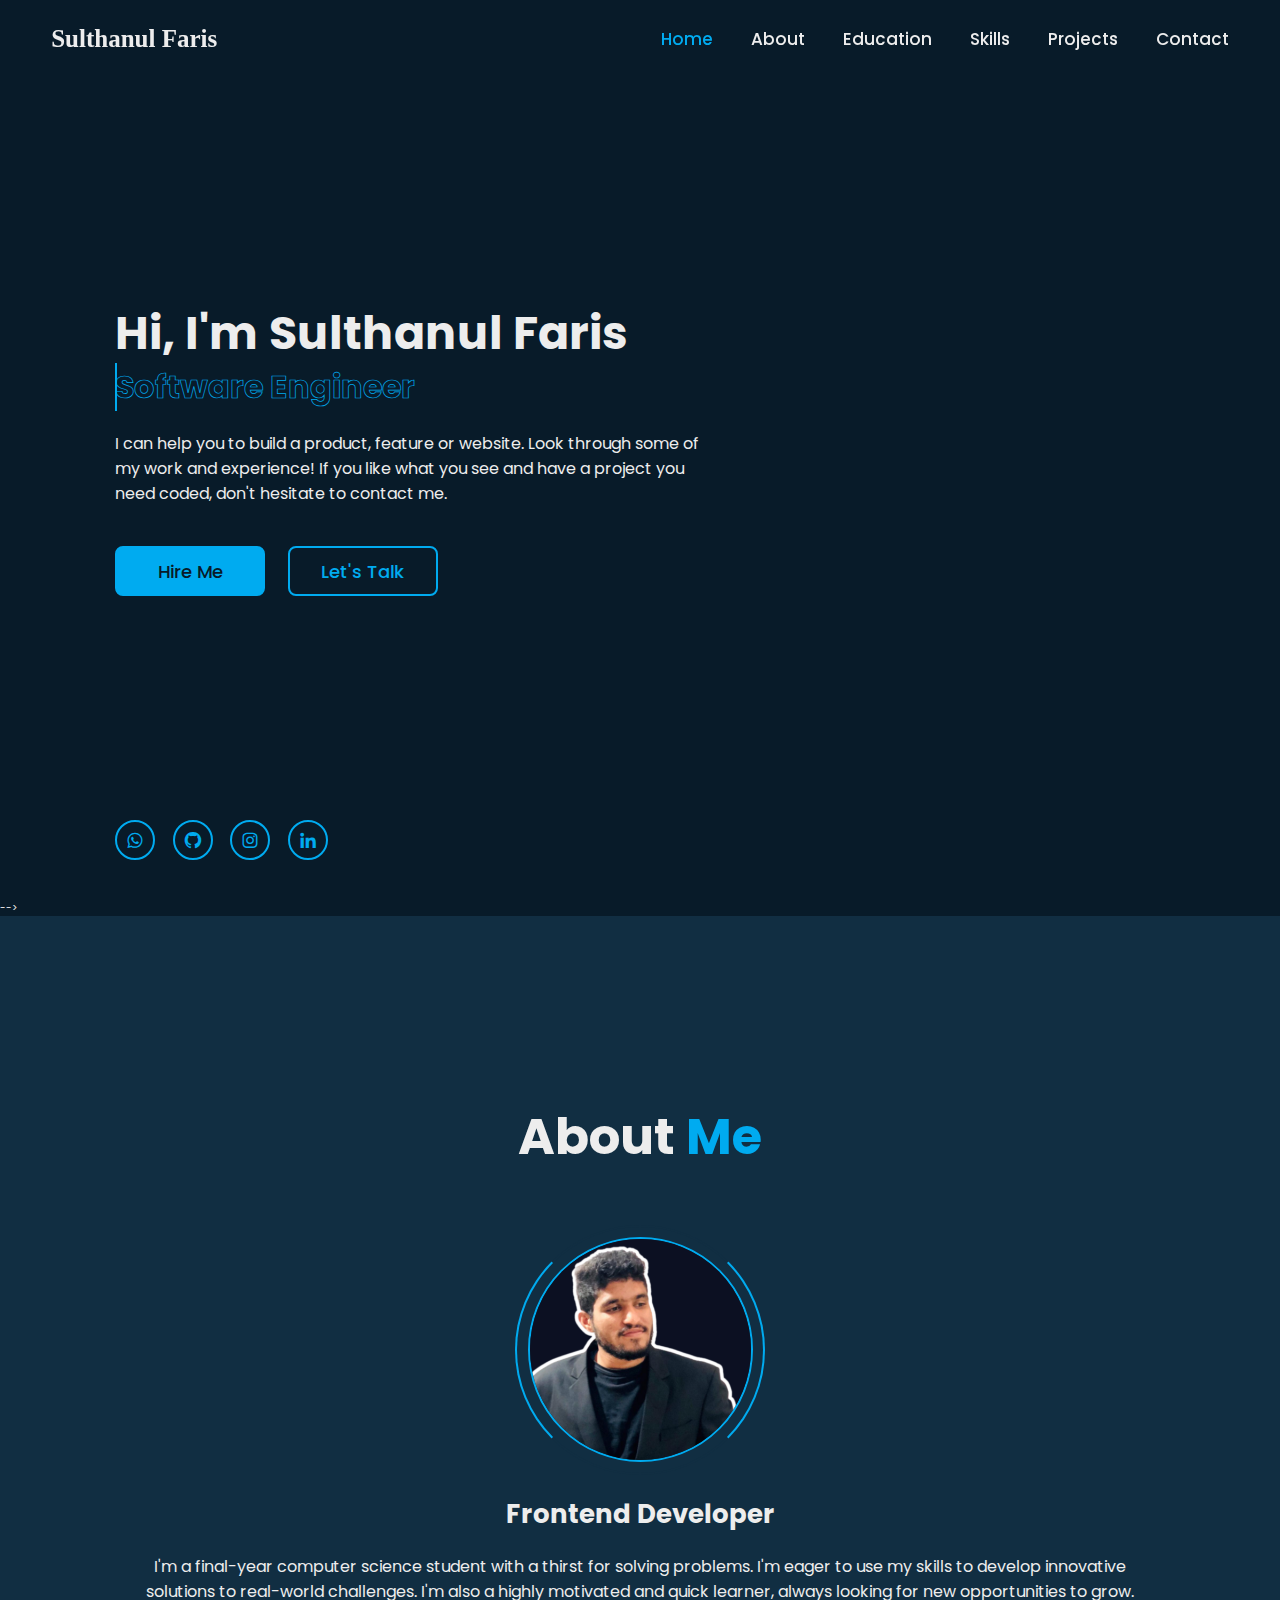
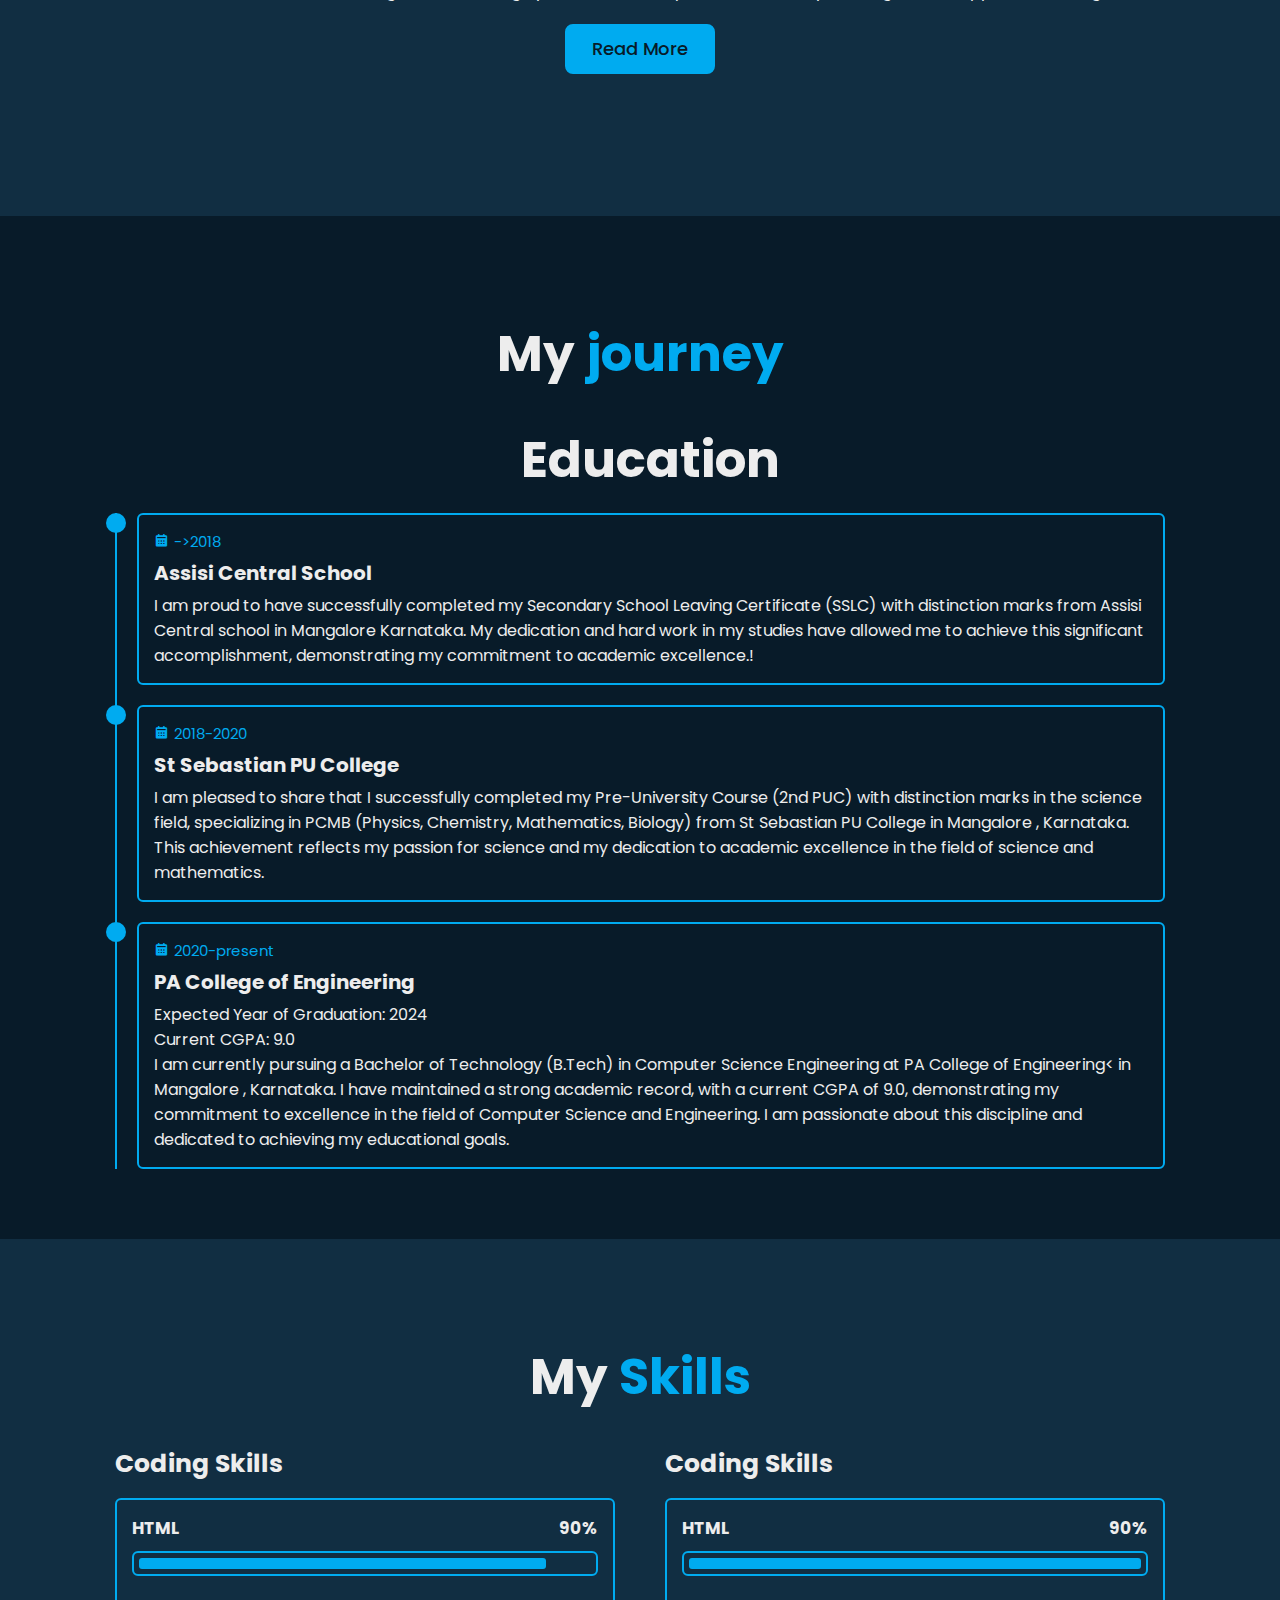
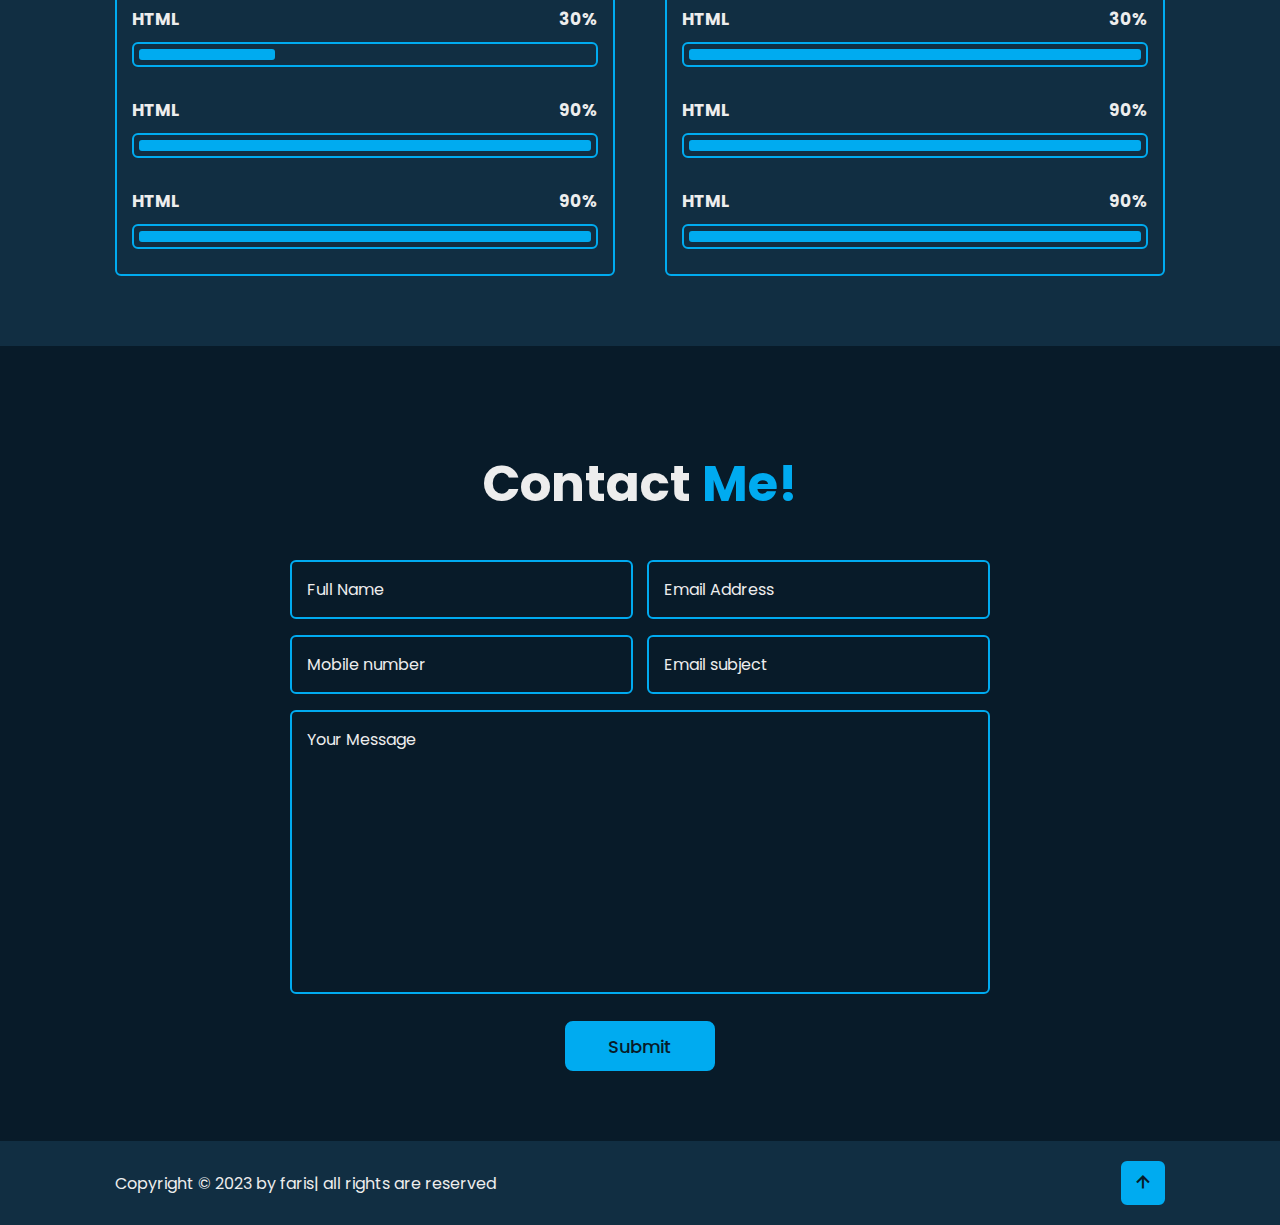
==== commit 93eebe61: "resume uodate" ====
--- a/index.html
+++ b/index.html
@@ -19,7 +19,7 @@
 
         <nav class="navbar">
             <a href="#home" class="active">Home</a>
-            <a href="#about">About</a>
+            <a href="/about.html">About</a>
             <a href="#education">Education</a>
             <a href="#skills">Skills</a>
             <a href="/Responsive Card Slider/index.html">Projects</a>
@@ -36,17 +36,16 @@
         <div class="home-content">
             <h1>Hi, I'm <span>Sulthanul Faris</span><Span class="animate" style="--i:2;"></Span></h1>
             <div class="text-animate">
-                <h3>Frontend Developer</h3>
+                <h3>Software    Engineer</h3>
                 <Span class="animate" style="--i:3;"></Span>
             </div>
             <p>
-                Hi there, I'm Sulthanul Faris, a committed computer science engineer striving to craft inventive solutions using the
-                language of code. I flourish amidst challenges and stay current in the dynamic tech world. Let's connect and fuel
-                innovation together
+                I can help you to build a product, feature or website. Look through some of my work and experience! If you like what you
+                see and have a project you need coded, don't hesitate to contact me.
                 <Span class="animate" style="--i:4;"></Span>
             </p>
             <div class="btn-box">
-                <a href="/Resume.pdf" target="_blank" class="btn">Hire Me</a>
+                <a href="/RESUME.pdf" target="_blank" class="btn">Hire Me</a>
                 <a href="tel:+917619443297" class="btn">Let's Talk</a>
                 <Span class="animate" style="--i:5;"></Span>
             </div>
@@ -62,8 +61,8 @@
     </section>
 
 
-    <!-- ABOUT SECTION ------------------------- -->
-    <section class="about" id="about">
+    <!-- ABOUT SECTION ------------------------- --> -->
+     <section class="about" id="about">
         <h2 class="heading">About <span>Me</span><Span class="animate scroll" style="--i:6;"></Span></h2>
         <div class="about-img">
             <img src="portfolio_logo.png" alt="">
@@ -101,28 +100,36 @@
                 <div class="education-box">
                     <div class="education-content">
                         <div class="content">
-                            <div class="year"><i class='bx bxs-calendar'></i>2017-2018</div>
-                            <h3>Assisi Central School</h3>
-                            <p>Lorem ipsum dolor, sit amet consectetur adipisicing elit. Eligendi voluptates 
-                                quibusdam aliquid obcaecati aspernatur. Rerum cupiditate nam perferendis. A, voluptatum!</p>
-                        </div>
-                    </div>
-
-                    <div class="education-content">
-                        <div class="content">
-                            <div class="year"><i class='bx bxs-calendar'></i>2017-2018</div>
+                            <div class="year"><i class='bx bxs-calendar'></i>->2018</div>
+                            <h3>Assisi Central School   </h3>
+                            <p>I am proud to have successfully completed my Secondary School Leaving Certificate (SSLC) with distinction marks from
+                            Assisi Central school in Mangalore Karnataka. My dedication and hard work in my studies have allowed me to achieve this
+                            significant accomplishment, demonstrating my commitment to academic excellence.!</p>
+                        </div>
+                    </div>
+
+                    <div class="education-content">
+                        <div class="content">
+                            <div class="year"><i class='bx bxs-calendar'></i>2018-2020</div>
                             <h3>St Sebastian PU College</h3>
-                            <p>Lorem ipsum dolor, sit amet consectetur adipisicing elit. Eligendi voluptates
-                                quibusdam aliquid obcaecati aspernatur. Rerum cupiditate nam perferendis. A, voluptatum!</p>
-                        </div>
-                    </div>
-
-                    <div class="education-content">
-                        <div class="content">
-                            <div class="year"><i class='bx bxs-calendar'></i>2017-2018</div>
+                            <p>I am pleased to share that I successfully completed my Pre-University Course (2nd PUC) with distinction marks in the
+                            science field, specializing in PCMB (Physics, Chemistry, Mathematics, Biology) from St Sebastian PU College in Mangalore , Karnataka.
+                            This achievement reflects my passion for science and my dedication to academic excellence in the field of science and
+                            mathematics.</p>
+                        </div>
+                    </div>
+
+                    <div class="education-content">
+                        <div class="content">
+                            <div class="year"><i class='bx bxs-calendar'></i>2020-present</div>
                             <h3>PA College of Engineering</h3>
-                            <p>Lorem ipsum dolor, sit amet consectetur adipisicing elit. Eligendi voluptates
-                                quibusdam aliquid obcaecati aspernatur. Rerum cupiditate nam perferendis. A, voluptatum!</p>
+                            <p>Expected Year of Graduation: 2024<br>
+                            Current CGPA: 9.0<br>
+                            
+                            I am currently pursuing a Bachelor of Technology (B.Tech) in Computer Science Engineering at PA College of Engineering<
+                            in Mangalore , Karnataka. I have maintained a strong academic record, with a current CGPA of 9.0, demonstrating my commitment to
+                            excellence in the field of Computer Science and Engineering. I am passionate about this discipline and dedicated to
+                            achieving my educational goals.</p>
                         </div>
                     </div>
                 </div>
@@ -165,6 +172,16 @@
             
         </div>
     </section>
+
+
+
+
+
+
+
+
+  
+
 
 
     <!-- Skills section------------------ -->
@@ -220,11 +237,27 @@
             </div>
         </div>
     </section>
-    <section>
-        <!-- -------------------PROJECT---------------------------------- -->
-        
-    </section>
+   
     <!-- CONTACT SECTION-----------------/ -->
+
+
+
+
+
+
+
+
+
+
+
+
+
+
+
+
+
+
+
 
     <section class="contact" id="contact">
         <h2 class="heading">Contact <span>Me!</span></h2>
--- a/style.css
+++ b/style.css
@@ -266,6 +266,7 @@
     font-size: 5rem;
     margin-bottom: 3rem;
     text-align: center;
+    
 }
 span{
     color: var(--main-color);
@@ -866,4 +867,18 @@
     .swiper-navBtn {
         display: none;
     }
-}+}
+
+
+
+
+
+
+
+
+
+
+
+
+
+
